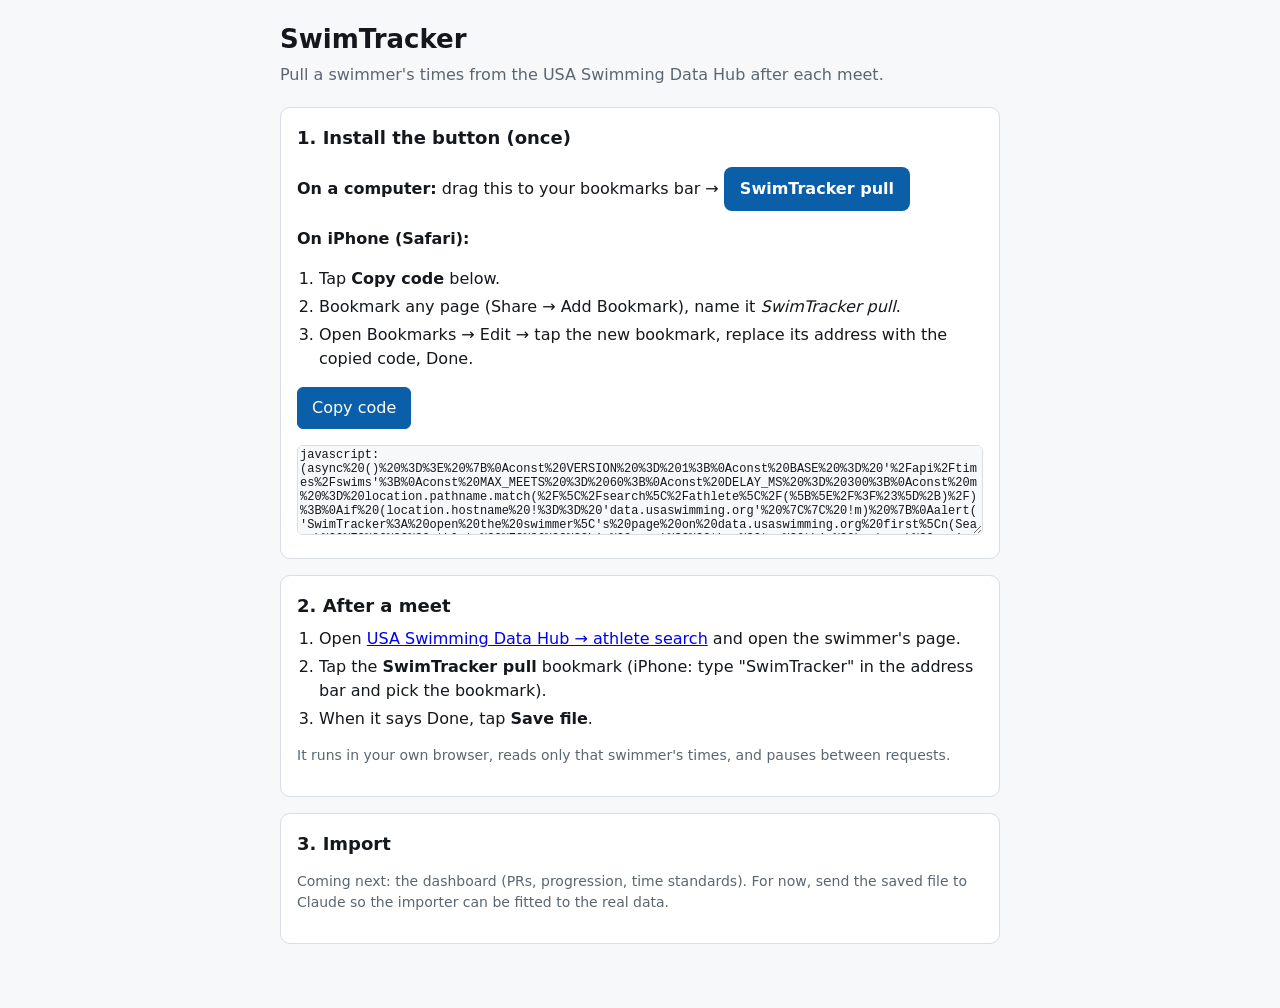
==== index.html @ 53cb5c98 "Add Data Hub pull bookmarklet and install page Bookmarklet runs on a swimmer's Data Hub page in the " ====
<!doctype html>
<html lang="en">
<head>
<meta charset="utf-8">
<meta name="viewport" content="width=device-width, initial-scale=1">
<title>SwimTracker</title>
<style>
  :root { --bg:#f6f8fa; --fg:#14181d; --muted:#5b6670; --card:#fff; --line:#d8dee4; --accent:#0b5ea8; }
  @media (prefers-color-scheme: dark) { :root { --bg:#0f1418; --fg:#e7ecf0; --muted:#97a3ad; --card:#172028; --line:#2a3640; --accent:#5aa9ec; } }
  body { margin:0; background:var(--bg); color:var(--fg); font:16px/1.5 system-ui,-apple-system,sans-serif; }
  main { max-width:720px; margin:0 auto; padding:20px 16px 48px; }
  h1 { margin:0 0 4px; font-size:26px; }
  .sub { color:var(--muted); margin:0 0 20px; }
  section { background:var(--card); border:1px solid var(--line); border-radius:10px; padding:16px; margin:0 0 16px; }
  h2 { margin:0 0 8px; font-size:18px; }
  ol { margin:0; padding-left:22px; } li { margin:4px 0; }
  #bm { display:inline-block; padding:10px 16px; border-radius:8px; background:var(--accent); color:#fff; text-decoration:none; font-weight:600; }
  textarea { width:100%; box-sizing:border-box; min-height:90px; font:12px ui-monospace,monospace; background:var(--bg); color:var(--fg); border:1px solid var(--line); border-radius:6px; }
  button { padding:8px 14px; border-radius:6px; border:1px solid var(--accent); background:var(--accent); color:#fff; font:inherit; }
  code { font-size:90%; }
  .muted { color:var(--muted); font-size:14px; }
</style>
</head>
<body>
<main>
  <h1>SwimTracker</h1>
  <p class="sub">Pull a swimmer's times from the USA Swimming Data Hub after each meet.</p>

  <section>
    <h2>1. Install the button (once)</h2>
    <p><b>On a computer:</b> drag this to your bookmarks bar →
      <a id="bm" href="javascript:(async%20()%20%3D%3E%20%7B%0Aconst%20VERSION%20%3D%201%3B%0Aconst%20BASE%20%3D%20'%2Fapi%2Ftimes%2Fswims'%3B%0Aconst%20MAX_MEETS%20%3D%2060%3B%0Aconst%20DELAY_MS%20%3D%20300%3B%0Aconst%20m%20%3D%20location.pathname.match(%2F%5C%2Fsearch%5C%2Fathlete%5C%2F(%5B%5E%2F%3F%23%5D%2B)%2F)%3B%0Aif%20(location.hostname%20!%3D%3D%20'data.usaswimming.org'%20%7C%7C%20!m)%20%7B%0Aalert('SwimTracker%3A%20open%20the%20swimmer%5C's%20page%20on%20data.usaswimming.org%20first%5Cn(Search%20%E2%86%92%20athlete%20%E2%86%92%20his%20name)%2C%20then%20tap%20this%20bookmark%20again.')%3B%0Areturn%3B%0A%7D%0Aconst%20memberId%20%3D%20decodeURIComponent(m%5B1%5D)%3B%0Aconst%20deviceId%20%3D%20localStorage.getItem('deviceId')%3B%0Aif%20(!deviceId)%20%7B%0Aalert('SwimTracker%3A%20the%20page%20has%20not%20finished%20loading.%20Wait%20a%20moment%20and%20tap%20again.')%3B%0Areturn%3B%0A%7D%0Aconst%20box%20%3D%20document.createElement('div')%3B%0Abox.style.cssText%20%3D%20'position%3Afixed%3Binset%3A12px%3Bz-index%3A2147483647%3Bbackground%3A%23fff%3Bcolor%3A%23111%3B'%20%2B%0A'font%3A14px%20system-ui%2Csans-serif%3Bborder%3A2px%20solid%20%230b5ea8%3Bborder-radius%3A10px%3Bpadding%3A14px%3B'%20%2B%0A'display%3Aflex%3Bflex-direction%3Acolumn%3Bgap%3A10px%3Bbox-shadow%3A0%208px%2030px%20rgba(0%2C0%2C0%2C.35)'%3B%0Abox.innerHTML%20%3D%20'%3Cb%20style%3D%22font-size%3A16px%22%3ESwimTracker%20pull%3C%2Fb%3E%3Cdiv%20id%3D%22st-status%22%3EStarting%E2%80%A6%3C%2Fdiv%3E'%3B%0Adocument.body.appendChild(box)%3B%0Aconst%20status%20%3D%20t%20%3D%3E%20%7B%20box.querySelector('%23st-status').textContent%20%3D%20t%3B%20%7D%3B%0Aconst%20sleep%20%3D%20ms%20%3D%3E%20new%20Promise(r%20%3D%3E%20setTimeout(r%2C%20ms))%3B%0Aconst%20get%20%3D%20async%20path%20%3D%3E%20%7B%0Aconst%20res%20%3D%20await%20fetch(BASE%20%2B%20path%2C%20%7B%20headers%3A%20%7B%20'Device-Id'%3A%20deviceId%2C%20'X-CSRF'%3A%20'1'%20%7D%2C%20credentials%3A%20'include'%20%7D)%3B%0Aif%20(!res.ok)%20throw%20new%20Error(res.status%20%2B%20'%20'%20%2B%20res.statusText%20%2B%20'%20on%20'%20%2B%20path)%3B%0Aconst%20text%20%3D%20await%20res.text()%3B%0Atry%20%7B%20return%20JSON.parse(text)%3B%20%7D%20catch%20%7B%20return%20text%3B%20%7D%0A%7D%3B%0Aconst%20errors%20%3D%20%5B%5D%3B%0Aconst%20tryGet%20%3D%20async%20(label%2C%20path)%20%3D%3E%20%7B%0Astatus('Reading%20'%20%2B%20label%20%2B%20'%E2%80%A6')%3B%0Atry%20%7B%20return%20await%20get(path)%3B%20%7D%20catch%20(e)%20%7B%20errors.push(label%20%2B%20'%3A%20'%20%2B%20e.message)%3B%20return%20null%3B%20%7D%0A%7D%3B%0Aconst%20out%20%3D%20%7B%20kind%3A%20'swimtracker-pull'%2C%20version%3A%20VERSION%2C%20source%3A%20'data.usaswimming.org'%2C%0ApulledAt%3A%20new%20Date().toISOString()%2C%20memberId%2C%20pageUrl%3A%20location.href%20%7D%3B%0Aout.member%20%3D%20await%20tryGet('swimmer'%2C%20'%2FTimesSearch%2FGetMember%2F'%20%2B%20encodeURIComponent(memberId))%3B%0Aout.bestTimes%20%3D%20await%20tryGet('best%20times'%2C%20'%2FTimesSearch%2FGetBestTimesForMember%2F'%20%2B%20encodeURIComponent(memberId))%3B%0Aout.meets%20%3D%20await%20tryGet('meets'%2C%20'%2FTimesSearch%2FGetSwimmerMeets%2F'%20%2B%20encodeURIComponent(memberId))%3B%0Aconst%20list%20%3D%20Array.isArray(out.meets)%20%3F%20out.meets%0A%3A%20(out.meets%20%26%26%20typeof%20out.meets%20%3D%3D%3D%20'object'%20%26%26%20Object.values(out.meets).find(Array.isArray))%20%7C%7C%20%5B%5D%3B%0Aconst%20meetIdOf%20%3D%20it%20%3D%3E%20%7B%0Aif%20(!it%20%7C%7C%20typeof%20it%20!%3D%3D%20'object')%20return%20null%3B%0Aconst%20k%20%3D%20Object.keys(it).find(k%20%3D%3E%20%2F%5Emeet_%3Fid%24%2Fi.test(k))%20%7C%7C%20Object.keys(it).find(k%20%3D%3E%20%2Fmeet.*id%24%2Fi.test(k))%3B%0Areturn%20k%20%3F%20it%5Bk%5D%20%3A%20null%3B%0A%7D%3B%0Aconst%20ids%20%3D%20%5B...new%20Set(list.map(meetIdOf).filter(v%20%3D%3E%20v%20!%3D%3D%20null%20%26%26%20v%20!%3D%3D%20undefined))%5D.slice(0%2C%20MAX_MEETS)%3B%0Aout.meetTimes%20%3D%20%7B%7D%3B%0Afor%20(let%20i%20%3D%200%3B%20i%20%3C%20ids.length%3B%20i%2B%2B)%20%7B%0Aawait%20sleep(DELAY_MS)%3B%0Aout.meetTimes%5Bids%5Bi%5D%5D%20%3D%20await%20tryGet('meet%20'%20%2B%20(i%20%2B%201)%20%2B%20'%20of%20'%20%2B%20ids.length%2C%0A'%2FTimesSearch%2FGetSwimmerMeetTimes%2F'%20%2B%20encodeURIComponent(memberId)%20%2B%20'%2F'%20%2B%20encodeURIComponent(ids%5Bi%5D))%3B%0A%7D%0Aif%20(list.length%20%26%26%20!ids.length)%20errors.push('meets%3A%20could%20not%20find%20a%20meet%20id%20field%20in%20'%20%2B%20JSON.stringify(Object.keys(list%5B0%5D%20%7C%7C%20%7B%7D)))%3B%0Aout.errors%20%3D%20errors%3B%0Aconst%20json%20%3D%20JSON.stringify(out%2C%20null%2C%201)%3B%0Aconst%20name%20%3D%20'swimtracker-'%20%2B%20memberId.replace(%2F%5B%5EA-Za-z0-9_-%5D%2Fg%2C%20'')%20%2B%20'-'%20%2B%20out.pulledAt.slice(0%2C%2010)%20%2B%20'.json'%3B%0Astatus((errors.length%20%3F%20'Done%20with%20'%20%2B%20errors.length%20%2B%20'%20problem(s).%20'%20%3A%20'Done.%20')%20%2B%0Aids.length%20%2B%20'%20meet(s)%2C%20'%20%2B%20(json.length%20%2F%201024).toFixed(0)%20%2B%20'%20KB.%20Save%20the%20file%2C%20then%20import%20it%20into%20SwimTracker.')%3B%0Aconst%20row%20%3D%20document.createElement('div')%3B%0Arow.style.cssText%20%3D%20'display%3Aflex%3Bgap%3A8px%3Bflex-wrap%3Awrap'%3B%0Aconst%20btn%20%3D%20(label%2C%20fn)%20%3D%3E%20%7B%0Aconst%20b%20%3D%20document.createElement('button')%3B%0Ab.textContent%20%3D%20label%3B%0Ab.style.cssText%20%3D%20'padding%3A8px%2012px%3Bborder-radius%3A6px%3Bborder%3A1px%20solid%20%230b5ea8%3Bbackground%3A%230b5ea8%3Bcolor%3A%23fff%3Bfont%3Ainherit'%3B%0Ab.onclick%20%3D%20fn%3B%20row.appendChild(b)%3B%20return%20b%3B%0A%7D%3B%0Abtn('Save%20file'%2C%20()%20%3D%3E%20%7B%0Aconst%20a%20%3D%20document.createElement('a')%3B%0Aa.href%20%3D%20URL.createObjectURL(new%20Blob(%5Bjson%5D%2C%20%7B%20type%3A%20'application%2Fjson'%20%7D))%3B%0Aa.download%20%3D%20name%3B%20document.body.appendChild(a)%3B%20a.click()%3B%20a.remove()%3B%0A%7D)%3B%0Aconst%20copyBtn%20%3D%20btn('Copy'%2C%20async%20()%20%3D%3E%20%7B%0Atry%20%7B%20await%20navigator.clipboard.writeText(json)%3B%20copyBtn.textContent%20%3D%20'Copied'%3B%20%7D%0Acatch%20%7B%20ta.select()%3B%20document.execCommand('copy')%3B%20copyBtn.textContent%20%3D%20'Copied'%3B%20%7D%0A%7D)%3B%0Abtn('Close'%2C%20()%20%3D%3E%20box.remove())%3B%0Abox.appendChild(row)%3B%0Aif%20(errors.length)%20%7B%0Aconst%20e%20%3D%20document.createElement('pre')%3B%0Ae.style.cssText%20%3D%20'margin%3A0%3Bcolor%3A%23a00%3Bwhite-space%3Apre-wrap%3Bfont-size%3A12px'%3B%0Ae.textContent%20%3D%20errors.join('%5Cn')%3B%20box.appendChild(e)%3B%0A%7D%0Aconst%20ta%20%3D%20document.createElement('textarea')%3B%0Ata.value%20%3D%20json%3B%20ta.readOnly%20%3D%20true%3B%0Ata.style.cssText%20%3D%20'flex%3A1%3Bmin-height%3A120px%3Bfont%3A11px%20ui-monospace%2Cmonospace'%3B%0Abox.appendChild(ta)%3B%0A%7D)()%3B">SwimTracker pull</a></p>
    <p><b>On iPhone (Safari):</b></p>
    <ol>
      <li>Tap <b>Copy code</b> below.</li>
      <li>Bookmark any page (Share → Add Bookmark), name it <i>SwimTracker pull</i>.</li>
      <li>Open Bookmarks → Edit → tap the new bookmark, replace its address with the copied code, Done.</li>
    </ol>
    <p><button id="copy">Copy code</button> <span id="copied" class="muted"></span></p>
    <textarea id="bmcode" readonly>javascript:(async%20()%20%3D%3E%20%7B%0Aconst%20VERSION%20%3D%201%3B%0Aconst%20BASE%20%3D%20'%2Fapi%2Ftimes%2Fswims'%3B%0Aconst%20MAX_MEETS%20%3D%2060%3B%0Aconst%20DELAY_MS%20%3D%20300%3B%0Aconst%20m%20%3D%20location.pathname.match(%2F%5C%2Fsearch%5C%2Fathlete%5C%2F(%5B%5E%2F%3F%23%5D%2B)%2F)%3B%0Aif%20(location.hostname%20!%3D%3D%20'data.usaswimming.org'%20%7C%7C%20!m)%20%7B%0Aalert('SwimTracker%3A%20open%20the%20swimmer%5C's%20page%20on%20data.usaswimming.org%20first%5Cn(Search%20%E2%86%92%20athlete%20%E2%86%92%20his%20name)%2C%20then%20tap%20this%20bookmark%20again.')%3B%0Areturn%3B%0A%7D%0Aconst%20memberId%20%3D%20decodeURIComponent(m%5B1%5D)%3B%0Aconst%20deviceId%20%3D%20localStorage.getItem('deviceId')%3B%0Aif%20(!deviceId)%20%7B%0Aalert('SwimTracker%3A%20the%20page%20has%20not%20finished%20loading.%20Wait%20a%20moment%20and%20tap%20again.')%3B%0Areturn%3B%0A%7D%0Aconst%20box%20%3D%20document.createElement('div')%3B%0Abox.style.cssText%20%3D%20'position%3Afixed%3Binset%3A12px%3Bz-index%3A2147483647%3Bbackground%3A%23fff%3Bcolor%3A%23111%3B'%20%2B%0A'font%3A14px%20system-ui%2Csans-serif%3Bborder%3A2px%20solid%20%230b5ea8%3Bborder-radius%3A10px%3Bpadding%3A14px%3B'%20%2B%0A'display%3Aflex%3Bflex-direction%3Acolumn%3Bgap%3A10px%3Bbox-shadow%3A0%208px%2030px%20rgba(0%2C0%2C0%2C.35)'%3B%0Abox.innerHTML%20%3D%20'%3Cb%20style%3D%22font-size%3A16px%22%3ESwimTracker%20pull%3C%2Fb%3E%3Cdiv%20id%3D%22st-status%22%3EStarting%E2%80%A6%3C%2Fdiv%3E'%3B%0Adocument.body.appendChild(box)%3B%0Aconst%20status%20%3D%20t%20%3D%3E%20%7B%20box.querySelector('%23st-status').textContent%20%3D%20t%3B%20%7D%3B%0Aconst%20sleep%20%3D%20ms%20%3D%3E%20new%20Promise(r%20%3D%3E%20setTimeout(r%2C%20ms))%3B%0Aconst%20get%20%3D%20async%20path%20%3D%3E%20%7B%0Aconst%20res%20%3D%20await%20fetch(BASE%20%2B%20path%2C%20%7B%20headers%3A%20%7B%20'Device-Id'%3A%20deviceId%2C%20'X-CSRF'%3A%20'1'%20%7D%2C%20credentials%3A%20'include'%20%7D)%3B%0Aif%20(!res.ok)%20throw%20new%20Error(res.status%20%2B%20'%20'%20%2B%20res.statusText%20%2B%20'%20on%20'%20%2B%20path)%3B%0Aconst%20text%20%3D%20await%20res.text()%3B%0Atry%20%7B%20return%20JSON.parse(text)%3B%20%7D%20catch%20%7B%20return%20text%3B%20%7D%0A%7D%3B%0Aconst%20errors%20%3D%20%5B%5D%3B%0Aconst%20tryGet%20%3D%20async%20(label%2C%20path)%20%3D%3E%20%7B%0Astatus('Reading%20'%20%2B%20label%20%2B%20'%E2%80%A6')%3B%0Atry%20%7B%20return%20await%20get(path)%3B%20%7D%20catch%20(e)%20%7B%20errors.push(label%20%2B%20'%3A%20'%20%2B%20e.message)%3B%20return%20null%3B%20%7D%0A%7D%3B%0Aconst%20out%20%3D%20%7B%20kind%3A%20'swimtracker-pull'%2C%20version%3A%20VERSION%2C%20source%3A%20'data.usaswimming.org'%2C%0ApulledAt%3A%20new%20Date().toISOString()%2C%20memberId%2C%20pageUrl%3A%20location.href%20%7D%3B%0Aout.member%20%3D%20await%20tryGet('swimmer'%2C%20'%2FTimesSearch%2FGetMember%2F'%20%2B%20encodeURIComponent(memberId))%3B%0Aout.bestTimes%20%3D%20await%20tryGet('best%20times'%2C%20'%2FTimesSearch%2FGetBestTimesForMember%2F'%20%2B%20encodeURIComponent(memberId))%3B%0Aout.meets%20%3D%20await%20tryGet('meets'%2C%20'%2FTimesSearch%2FGetSwimmerMeets%2F'%20%2B%20encodeURIComponent(memberId))%3B%0Aconst%20list%20%3D%20Array.isArray(out.meets)%20%3F%20out.meets%0A%3A%20(out.meets%20%26%26%20typeof%20out.meets%20%3D%3D%3D%20'object'%20%26%26%20Object.values(out.meets).find(Array.isArray))%20%7C%7C%20%5B%5D%3B%0Aconst%20meetIdOf%20%3D%20it%20%3D%3E%20%7B%0Aif%20(!it%20%7C%7C%20typeof%20it%20!%3D%3D%20'object')%20return%20null%3B%0Aconst%20k%20%3D%20Object.keys(it).find(k%20%3D%3E%20%2F%5Emeet_%3Fid%24%2Fi.test(k))%20%7C%7C%20Object.keys(it).find(k%20%3D%3E%20%2Fmeet.*id%24%2Fi.test(k))%3B%0Areturn%20k%20%3F%20it%5Bk%5D%20%3A%20null%3B%0A%7D%3B%0Aconst%20ids%20%3D%20%5B...new%20Set(list.map(meetIdOf).filter(v%20%3D%3E%20v%20!%3D%3D%20null%20%26%26%20v%20!%3D%3D%20undefined))%5D.slice(0%2C%20MAX_MEETS)%3B%0Aout.meetTimes%20%3D%20%7B%7D%3B%0Afor%20(let%20i%20%3D%200%3B%20i%20%3C%20ids.length%3B%20i%2B%2B)%20%7B%0Aawait%20sleep(DELAY_MS)%3B%0Aout.meetTimes%5Bids%5Bi%5D%5D%20%3D%20await%20tryGet('meet%20'%20%2B%20(i%20%2B%201)%20%2B%20'%20of%20'%20%2B%20ids.length%2C%0A'%2FTimesSearch%2FGetSwimmerMeetTimes%2F'%20%2B%20encodeURIComponent(memberId)%20%2B%20'%2F'%20%2B%20encodeURIComponent(ids%5Bi%5D))%3B%0A%7D%0Aif%20(list.length%20%26%26%20!ids.length)%20errors.push('meets%3A%20could%20not%20find%20a%20meet%20id%20field%20in%20'%20%2B%20JSON.stringify(Object.keys(list%5B0%5D%20%7C%7C%20%7B%7D)))%3B%0Aout.errors%20%3D%20errors%3B%0Aconst%20json%20%3D%20JSON.stringify(out%2C%20null%2C%201)%3B%0Aconst%20name%20%3D%20'swimtracker-'%20%2B%20memberId.replace(%2F%5B%5EA-Za-z0-9_-%5D%2Fg%2C%20'')%20%2B%20'-'%20%2B%20out.pulledAt.slice(0%2C%2010)%20%2B%20'.json'%3B%0Astatus((errors.length%20%3F%20'Done%20with%20'%20%2B%20errors.length%20%2B%20'%20problem(s).%20'%20%3A%20'Done.%20')%20%2B%0Aids.length%20%2B%20'%20meet(s)%2C%20'%20%2B%20(json.length%20%2F%201024).toFixed(0)%20%2B%20'%20KB.%20Save%20the%20file%2C%20then%20import%20it%20into%20SwimTracker.')%3B%0Aconst%20row%20%3D%20document.createElement('div')%3B%0Arow.style.cssText%20%3D%20'display%3Aflex%3Bgap%3A8px%3Bflex-wrap%3Awrap'%3B%0Aconst%20btn%20%3D%20(label%2C%20fn)%20%3D%3E%20%7B%0Aconst%20b%20%3D%20document.createElement('button')%3B%0Ab.textContent%20%3D%20label%3B%0Ab.style.cssText%20%3D%20'padding%3A8px%2012px%3Bborder-radius%3A6px%3Bborder%3A1px%20solid%20%230b5ea8%3Bbackground%3A%230b5ea8%3Bcolor%3A%23fff%3Bfont%3Ainherit'%3B%0Ab.onclick%20%3D%20fn%3B%20row.appendChild(b)%3B%20return%20b%3B%0A%7D%3B%0Abtn('Save%20file'%2C%20()%20%3D%3E%20%7B%0Aconst%20a%20%3D%20document.createElement('a')%3B%0Aa.href%20%3D%20URL.createObjectURL(new%20Blob(%5Bjson%5D%2C%20%7B%20type%3A%20'application%2Fjson'%20%7D))%3B%0Aa.download%20%3D%20name%3B%20document.body.appendChild(a)%3B%20a.click()%3B%20a.remove()%3B%0A%7D)%3B%0Aconst%20copyBtn%20%3D%20btn('Copy'%2C%20async%20()%20%3D%3E%20%7B%0Atry%20%7B%20await%20navigator.clipboard.writeText(json)%3B%20copyBtn.textContent%20%3D%20'Copied'%3B%20%7D%0Acatch%20%7B%20ta.select()%3B%20document.execCommand('copy')%3B%20copyBtn.textContent%20%3D%20'Copied'%3B%20%7D%0A%7D)%3B%0Abtn('Close'%2C%20()%20%3D%3E%20box.remove())%3B%0Abox.appendChild(row)%3B%0Aif%20(errors.length)%20%7B%0Aconst%20e%20%3D%20document.createElement('pre')%3B%0Ae.style.cssText%20%3D%20'margin%3A0%3Bcolor%3A%23a00%3Bwhite-space%3Apre-wrap%3Bfont-size%3A12px'%3B%0Ae.textContent%20%3D%20errors.join('%5Cn')%3B%20box.appendChild(e)%3B%0A%7D%0Aconst%20ta%20%3D%20document.createElement('textarea')%3B%0Ata.value%20%3D%20json%3B%20ta.readOnly%20%3D%20true%3B%0Ata.style.cssText%20%3D%20'flex%3A1%3Bmin-height%3A120px%3Bfont%3A11px%20ui-monospace%2Cmonospace'%3B%0Abox.appendChild(ta)%3B%0A%7D)()%3B</textarea>
  </section>

  <section>
    <h2>2. After a meet</h2>
    <ol>
      <li>Open <a href="https://data.usaswimming.org/datahub/usas/individualsearch">USA Swimming Data Hub → athlete search</a> and open the swimmer's page.</li>
      <li>Tap the <b>SwimTracker pull</b> bookmark (iPhone: type "SwimTracker" in the address bar and pick the bookmark).</li>
      <li>When it says Done, tap <b>Save file</b>.</li>
    </ol>
    <p class="muted">It runs in your own browser, reads only that swimmer's times, and pauses between requests.</p>
  </section>

  <section>
    <h2>3. Import</h2>
    <p class="muted">Coming next: the dashboard (PRs, progression, time standards). For now, send the saved file to Claude so the importer can be fitted to the real data.</p>
  </section>
</main>
<script>
  document.getElementById('copy').onclick = async () => {
    const ta = document.getElementById('bmcode');
    try { await navigator.clipboard.writeText(ta.value); } catch { ta.select(); document.execCommand('copy'); }
    document.getElementById('copied').textContent = 'Copied';
  };
</script>
</body>
</html>
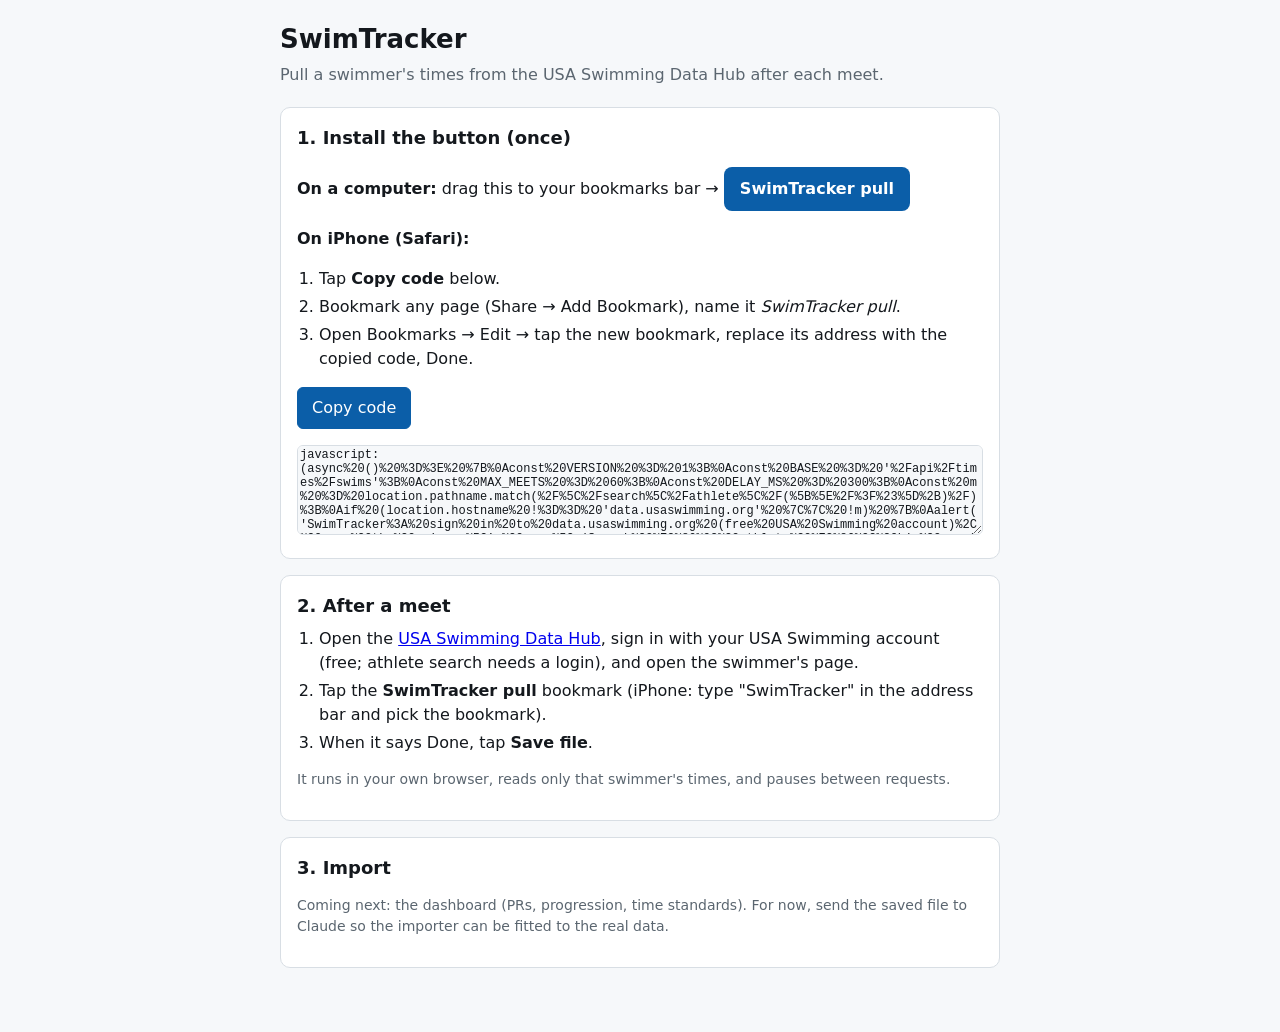
==== commit c4f3d29d: "Note that Data Hub athlete search needs a USA Swimming login Co-Authored-By: Claude Opus 5.5 <norepl" ====
--- a/index.html
+++ b/index.html
@@ -29,7 +29,7 @@
   <section>
     <h2>1. Install the button (once)</h2>
     <p><b>On a computer:</b> drag this to your bookmarks bar →
-      <a id="bm" href="javascript:(async%20()%20%3D%3E%20%7B%0Aconst%20VERSION%20%3D%201%3B%0Aconst%20BASE%20%3D%20'%2Fapi%2Ftimes%2Fswims'%3B%0Aconst%20MAX_MEETS%20%3D%2060%3B%0Aconst%20DELAY_MS%20%3D%20300%3B%0Aconst%20m%20%3D%20location.pathname.match(%2F%5C%2Fsearch%5C%2Fathlete%5C%2F(%5B%5E%2F%3F%23%5D%2B)%2F)%3B%0Aif%20(location.hostname%20!%3D%3D%20'data.usaswimming.org'%20%7C%7C%20!m)%20%7B%0Aalert('SwimTracker%3A%20open%20the%20swimmer%5C's%20page%20on%20data.usaswimming.org%20first%5Cn(Search%20%E2%86%92%20athlete%20%E2%86%92%20his%20name)%2C%20then%20tap%20this%20bookmark%20again.')%3B%0Areturn%3B%0A%7D%0Aconst%20memberId%20%3D%20decodeURIComponent(m%5B1%5D)%3B%0Aconst%20deviceId%20%3D%20localStorage.getItem('deviceId')%3B%0Aif%20(!deviceId)%20%7B%0Aalert('SwimTracker%3A%20the%20page%20has%20not%20finished%20loading.%20Wait%20a%20moment%20and%20tap%20again.')%3B%0Areturn%3B%0A%7D%0Aconst%20box%20%3D%20document.createElement('div')%3B%0Abox.style.cssText%20%3D%20'position%3Afixed%3Binset%3A12px%3Bz-index%3A2147483647%3Bbackground%3A%23fff%3Bcolor%3A%23111%3B'%20%2B%0A'font%3A14px%20system-ui%2Csans-serif%3Bborder%3A2px%20solid%20%230b5ea8%3Bborder-radius%3A10px%3Bpadding%3A14px%3B'%20%2B%0A'display%3Aflex%3Bflex-direction%3Acolumn%3Bgap%3A10px%3Bbox-shadow%3A0%208px%2030px%20rgba(0%2C0%2C0%2C.35)'%3B%0Abox.innerHTML%20%3D%20'%3Cb%20style%3D%22font-size%3A16px%22%3ESwimTracker%20pull%3C%2Fb%3E%3Cdiv%20id%3D%22st-status%22%3EStarting%E2%80%A6%3C%2Fdiv%3E'%3B%0Adocument.body.appendChild(box)%3B%0Aconst%20status%20%3D%20t%20%3D%3E%20%7B%20box.querySelector('%23st-status').textContent%20%3D%20t%3B%20%7D%3B%0Aconst%20sleep%20%3D%20ms%20%3D%3E%20new%20Promise(r%20%3D%3E%20setTimeout(r%2C%20ms))%3B%0Aconst%20get%20%3D%20async%20path%20%3D%3E%20%7B%0Aconst%20res%20%3D%20await%20fetch(BASE%20%2B%20path%2C%20%7B%20headers%3A%20%7B%20'Device-Id'%3A%20deviceId%2C%20'X-CSRF'%3A%20'1'%20%7D%2C%20credentials%3A%20'include'%20%7D)%3B%0Aif%20(!res.ok)%20throw%20new%20Error(res.status%20%2B%20'%20'%20%2B%20res.statusText%20%2B%20'%20on%20'%20%2B%20path)%3B%0Aconst%20text%20%3D%20await%20res.text()%3B%0Atry%20%7B%20return%20JSON.parse(text)%3B%20%7D%20catch%20%7B%20return%20text%3B%20%7D%0A%7D%3B%0Aconst%20errors%20%3D%20%5B%5D%3B%0Aconst%20tryGet%20%3D%20async%20(label%2C%20path)%20%3D%3E%20%7B%0Astatus('Reading%20'%20%2B%20label%20%2B%20'%E2%80%A6')%3B%0Atry%20%7B%20return%20await%20get(path)%3B%20%7D%20catch%20(e)%20%7B%20errors.push(label%20%2B%20'%3A%20'%20%2B%20e.message)%3B%20return%20null%3B%20%7D%0A%7D%3B%0Aconst%20out%20%3D%20%7B%20kind%3A%20'swimtracker-pull'%2C%20version%3A%20VERSION%2C%20source%3A%20'data.usaswimming.org'%2C%0ApulledAt%3A%20new%20Date().toISOString()%2C%20memberId%2C%20pageUrl%3A%20location.href%20%7D%3B%0Aout.member%20%3D%20await%20tryGet('swimmer'%2C%20'%2FTimesSearch%2FGetMember%2F'%20%2B%20encodeURIComponent(memberId))%3B%0Aout.bestTimes%20%3D%20await%20tryGet('best%20times'%2C%20'%2FTimesSearch%2FGetBestTimesForMember%2F'%20%2B%20encodeURIComponent(memberId))%3B%0Aout.meets%20%3D%20await%20tryGet('meets'%2C%20'%2FTimesSearch%2FGetSwimmerMeets%2F'%20%2B%20encodeURIComponent(memberId))%3B%0Aconst%20list%20%3D%20Array.isArray(out.meets)%20%3F%20out.meets%0A%3A%20(out.meets%20%26%26%20typeof%20out.meets%20%3D%3D%3D%20'object'%20%26%26%20Object.values(out.meets).find(Array.isArray))%20%7C%7C%20%5B%5D%3B%0Aconst%20meetIdOf%20%3D%20it%20%3D%3E%20%7B%0Aif%20(!it%20%7C%7C%20typeof%20it%20!%3D%3D%20'object')%20return%20null%3B%0Aconst%20k%20%3D%20Object.keys(it).find(k%20%3D%3E%20%2F%5Emeet_%3Fid%24%2Fi.test(k))%20%7C%7C%20Object.keys(it).find(k%20%3D%3E%20%2Fmeet.*id%24%2Fi.test(k))%3B%0Areturn%20k%20%3F%20it%5Bk%5D%20%3A%20null%3B%0A%7D%3B%0Aconst%20ids%20%3D%20%5B...new%20Set(list.map(meetIdOf).filter(v%20%3D%3E%20v%20!%3D%3D%20null%20%26%26%20v%20!%3D%3D%20undefined))%5D.slice(0%2C%20MAX_MEETS)%3B%0Aout.meetTimes%20%3D%20%7B%7D%3B%0Afor%20(let%20i%20%3D%200%3B%20i%20%3C%20ids.length%3B%20i%2B%2B)%20%7B%0Aawait%20sleep(DELAY_MS)%3B%0Aout.meetTimes%5Bids%5Bi%5D%5D%20%3D%20await%20tryGet('meet%20'%20%2B%20(i%20%2B%201)%20%2B%20'%20of%20'%20%2B%20ids.length%2C%0A'%2FTimesSearch%2FGetSwimmerMeetTimes%2F'%20%2B%20encodeURIComponent(memberId)%20%2B%20'%2F'%20%2B%20encodeURIComponent(ids%5Bi%5D))%3B%0A%7D%0Aif%20(list.length%20%26%26%20!ids.length)%20errors.push('meets%3A%20could%20not%20find%20a%20meet%20id%20field%20in%20'%20%2B%20JSON.stringify(Object.keys(list%5B0%5D%20%7C%7C%20%7B%7D)))%3B%0Aout.errors%20%3D%20errors%3B%0Aconst%20json%20%3D%20JSON.stringify(out%2C%20null%2C%201)%3B%0Aconst%20name%20%3D%20'swimtracker-'%20%2B%20memberId.replace(%2F%5B%5EA-Za-z0-9_-%5D%2Fg%2C%20'')%20%2B%20'-'%20%2B%20out.pulledAt.slice(0%2C%2010)%20%2B%20'.json'%3B%0Astatus((errors.length%20%3F%20'Done%20with%20'%20%2B%20errors.length%20%2B%20'%20problem(s).%20'%20%3A%20'Done.%20')%20%2B%0Aids.length%20%2B%20'%20meet(s)%2C%20'%20%2B%20(json.length%20%2F%201024).toFixed(0)%20%2B%20'%20KB.%20Save%20the%20file%2C%20then%20import%20it%20into%20SwimTracker.')%3B%0Aconst%20row%20%3D%20document.createElement('div')%3B%0Arow.style.cssText%20%3D%20'display%3Aflex%3Bgap%3A8px%3Bflex-wrap%3Awrap'%3B%0Aconst%20btn%20%3D%20(label%2C%20fn)%20%3D%3E%20%7B%0Aconst%20b%20%3D%20document.createElement('button')%3B%0Ab.textContent%20%3D%20label%3B%0Ab.style.cssText%20%3D%20'padding%3A8px%2012px%3Bborder-radius%3A6px%3Bborder%3A1px%20solid%20%230b5ea8%3Bbackground%3A%230b5ea8%3Bcolor%3A%23fff%3Bfont%3Ainherit'%3B%0Ab.onclick%20%3D%20fn%3B%20row.appendChild(b)%3B%20return%20b%3B%0A%7D%3B%0Abtn('Save%20file'%2C%20()%20%3D%3E%20%7B%0Aconst%20a%20%3D%20document.createElement('a')%3B%0Aa.href%20%3D%20URL.createObjectURL(new%20Blob(%5Bjson%5D%2C%20%7B%20type%3A%20'application%2Fjson'%20%7D))%3B%0Aa.download%20%3D%20name%3B%20document.body.appendChild(a)%3B%20a.click()%3B%20a.remove()%3B%0A%7D)%3B%0Aconst%20copyBtn%20%3D%20btn('Copy'%2C%20async%20()%20%3D%3E%20%7B%0Atry%20%7B%20await%20navigator.clipboard.writeText(json)%3B%20copyBtn.textContent%20%3D%20'Copied'%3B%20%7D%0Acatch%20%7B%20ta.select()%3B%20document.execCommand('copy')%3B%20copyBtn.textContent%20%3D%20'Copied'%3B%20%7D%0A%7D)%3B%0Abtn('Close'%2C%20()%20%3D%3E%20box.remove())%3B%0Abox.appendChild(row)%3B%0Aif%20(errors.length)%20%7B%0Aconst%20e%20%3D%20document.createElement('pre')%3B%0Ae.style.cssText%20%3D%20'margin%3A0%3Bcolor%3A%23a00%3Bwhite-space%3Apre-wrap%3Bfont-size%3A12px'%3B%0Ae.textContent%20%3D%20errors.join('%5Cn')%3B%20box.appendChild(e)%3B%0A%7D%0Aconst%20ta%20%3D%20document.createElement('textarea')%3B%0Ata.value%20%3D%20json%3B%20ta.readOnly%20%3D%20true%3B%0Ata.style.cssText%20%3D%20'flex%3A1%3Bmin-height%3A120px%3Bfont%3A11px%20ui-monospace%2Cmonospace'%3B%0Abox.appendChild(ta)%3B%0A%7D)()%3B">SwimTracker pull</a></p>
+      <a id="bm" href="javascript:(async%20()%20%3D%3E%20%7B%0Aconst%20VERSION%20%3D%201%3B%0Aconst%20BASE%20%3D%20'%2Fapi%2Ftimes%2Fswims'%3B%0Aconst%20MAX_MEETS%20%3D%2060%3B%0Aconst%20DELAY_MS%20%3D%20300%3B%0Aconst%20m%20%3D%20location.pathname.match(%2F%5C%2Fsearch%5C%2Fathlete%5C%2F(%5B%5E%2F%3F%23%5D%2B)%2F)%3B%0Aif%20(location.hostname%20!%3D%3D%20'data.usaswimming.org'%20%7C%7C%20!m)%20%7B%0Aalert('SwimTracker%3A%20sign%20in%20to%20data.usaswimming.org%20(free%20USA%20Swimming%20account)%2C%20open%20the%20swimmer%5C's%20page%5Cn(Search%20%E2%86%92%20athlete%20%E2%86%92%20his%20name)%2C%20then%20tap%20this%20bookmark%20again.')%3B%0Areturn%3B%0A%7D%0Aconst%20memberId%20%3D%20decodeURIComponent(m%5B1%5D)%3B%0Aconst%20deviceId%20%3D%20localStorage.getItem('deviceId')%3B%0Aif%20(!deviceId)%20%7B%0Aalert('SwimTracker%3A%20the%20page%20has%20not%20finished%20loading.%20Wait%20a%20moment%20and%20tap%20again.')%3B%0Areturn%3B%0A%7D%0Aconst%20box%20%3D%20document.createElement('div')%3B%0Abox.style.cssText%20%3D%20'position%3Afixed%3Binset%3A12px%3Bz-index%3A2147483647%3Bbackground%3A%23fff%3Bcolor%3A%23111%3B'%20%2B%0A'font%3A14px%20system-ui%2Csans-serif%3Bborder%3A2px%20solid%20%230b5ea8%3Bborder-radius%3A10px%3Bpadding%3A14px%3B'%20%2B%0A'display%3Aflex%3Bflex-direction%3Acolumn%3Bgap%3A10px%3Bbox-shadow%3A0%208px%2030px%20rgba(0%2C0%2C0%2C.35)'%3B%0Abox.innerHTML%20%3D%20'%3Cb%20style%3D%22font-size%3A16px%22%3ESwimTracker%20pull%3C%2Fb%3E%3Cdiv%20id%3D%22st-status%22%3EStarting%E2%80%A6%3C%2Fdiv%3E'%3B%0Adocument.body.appendChild(box)%3B%0Aconst%20status%20%3D%20t%20%3D%3E%20%7B%20box.querySelector('%23st-status').textContent%20%3D%20t%3B%20%7D%3B%0Aconst%20sleep%20%3D%20ms%20%3D%3E%20new%20Promise(r%20%3D%3E%20setTimeout(r%2C%20ms))%3B%0Aconst%20get%20%3D%20async%20path%20%3D%3E%20%7B%0Aconst%20res%20%3D%20await%20fetch(BASE%20%2B%20path%2C%20%7B%20headers%3A%20%7B%20'Device-Id'%3A%20deviceId%2C%20'X-CSRF'%3A%20'1'%20%7D%2C%20credentials%3A%20'include'%20%7D)%3B%0Aif%20(!res.ok)%20throw%20new%20Error(res.status%20%2B%20'%20'%20%2B%20res.statusText%20%2B%20'%20on%20'%20%2B%20path)%3B%0Aconst%20text%20%3D%20await%20res.text()%3B%0Atry%20%7B%20return%20JSON.parse(text)%3B%20%7D%20catch%20%7B%20return%20text%3B%20%7D%0A%7D%3B%0Aconst%20errors%20%3D%20%5B%5D%3B%0Aconst%20tryGet%20%3D%20async%20(label%2C%20path)%20%3D%3E%20%7B%0Astatus('Reading%20'%20%2B%20label%20%2B%20'%E2%80%A6')%3B%0Atry%20%7B%20return%20await%20get(path)%3B%20%7D%20catch%20(e)%20%7B%20errors.push(label%20%2B%20'%3A%20'%20%2B%20e.message)%3B%20return%20null%3B%20%7D%0A%7D%3B%0Aconst%20out%20%3D%20%7B%20kind%3A%20'swimtracker-pull'%2C%20version%3A%20VERSION%2C%20source%3A%20'data.usaswimming.org'%2C%0ApulledAt%3A%20new%20Date().toISOString()%2C%20memberId%2C%20pageUrl%3A%20location.href%20%7D%3B%0Aout.member%20%3D%20await%20tryGet('swimmer'%2C%20'%2FTimesSearch%2FGetMember%2F'%20%2B%20encodeURIComponent(memberId))%3B%0Aout.bestTimes%20%3D%20await%20tryGet('best%20times'%2C%20'%2FTimesSearch%2FGetBestTimesForMember%2F'%20%2B%20encodeURIComponent(memberId))%3B%0Aout.meets%20%3D%20await%20tryGet('meets'%2C%20'%2FTimesSearch%2FGetSwimmerMeets%2F'%20%2B%20encodeURIComponent(memberId))%3B%0Aconst%20list%20%3D%20Array.isArray(out.meets)%20%3F%20out.meets%0A%3A%20(out.meets%20%26%26%20typeof%20out.meets%20%3D%3D%3D%20'object'%20%26%26%20Object.values(out.meets).find(Array.isArray))%20%7C%7C%20%5B%5D%3B%0Aconst%20meetIdOf%20%3D%20it%20%3D%3E%20%7B%0Aif%20(!it%20%7C%7C%20typeof%20it%20!%3D%3D%20'object')%20return%20null%3B%0Aconst%20k%20%3D%20Object.keys(it).find(k%20%3D%3E%20%2F%5Emeet_%3Fid%24%2Fi.test(k))%20%7C%7C%20Object.keys(it).find(k%20%3D%3E%20%2Fmeet.*id%24%2Fi.test(k))%3B%0Areturn%20k%20%3F%20it%5Bk%5D%20%3A%20null%3B%0A%7D%3B%0Aconst%20ids%20%3D%20%5B...new%20Set(list.map(meetIdOf).filter(v%20%3D%3E%20v%20!%3D%3D%20null%20%26%26%20v%20!%3D%3D%20undefined))%5D.slice(0%2C%20MAX_MEETS)%3B%0Aout.meetTimes%20%3D%20%7B%7D%3B%0Afor%20(let%20i%20%3D%200%3B%20i%20%3C%20ids.length%3B%20i%2B%2B)%20%7B%0Aawait%20sleep(DELAY_MS)%3B%0Aout.meetTimes%5Bids%5Bi%5D%5D%20%3D%20await%20tryGet('meet%20'%20%2B%20(i%20%2B%201)%20%2B%20'%20of%20'%20%2B%20ids.length%2C%0A'%2FTimesSearch%2FGetSwimmerMeetTimes%2F'%20%2B%20encodeURIComponent(memberId)%20%2B%20'%2F'%20%2B%20encodeURIComponent(ids%5Bi%5D))%3B%0A%7D%0Aif%20(list.length%20%26%26%20!ids.length)%20errors.push('meets%3A%20could%20not%20find%20a%20meet%20id%20field%20in%20'%20%2B%20JSON.stringify(Object.keys(list%5B0%5D%20%7C%7C%20%7B%7D)))%3B%0Aout.errors%20%3D%20errors%3B%0Aconst%20json%20%3D%20JSON.stringify(out%2C%20null%2C%201)%3B%0Aconst%20name%20%3D%20'swimtracker-'%20%2B%20memberId.replace(%2F%5B%5EA-Za-z0-9_-%5D%2Fg%2C%20'')%20%2B%20'-'%20%2B%20out.pulledAt.slice(0%2C%2010)%20%2B%20'.json'%3B%0Astatus((errors.length%20%3F%20'Done%20with%20'%20%2B%20errors.length%20%2B%20'%20problem(s).%20'%20%3A%20'Done.%20')%20%2B%0Aids.length%20%2B%20'%20meet(s)%2C%20'%20%2B%20(json.length%20%2F%201024).toFixed(0)%20%2B%20'%20KB.%20Save%20the%20file%2C%20then%20import%20it%20into%20SwimTracker.')%3B%0Aconst%20row%20%3D%20document.createElement('div')%3B%0Arow.style.cssText%20%3D%20'display%3Aflex%3Bgap%3A8px%3Bflex-wrap%3Awrap'%3B%0Aconst%20btn%20%3D%20(label%2C%20fn)%20%3D%3E%20%7B%0Aconst%20b%20%3D%20document.createElement('button')%3B%0Ab.textContent%20%3D%20label%3B%0Ab.style.cssText%20%3D%20'padding%3A8px%2012px%3Bborder-radius%3A6px%3Bborder%3A1px%20solid%20%230b5ea8%3Bbackground%3A%230b5ea8%3Bcolor%3A%23fff%3Bfont%3Ainherit'%3B%0Ab.onclick%20%3D%20fn%3B%20row.appendChild(b)%3B%20return%20b%3B%0A%7D%3B%0Abtn('Save%20file'%2C%20()%20%3D%3E%20%7B%0Aconst%20a%20%3D%20document.createElement('a')%3B%0Aa.href%20%3D%20URL.createObjectURL(new%20Blob(%5Bjson%5D%2C%20%7B%20type%3A%20'application%2Fjson'%20%7D))%3B%0Aa.download%20%3D%20name%3B%20document.body.appendChild(a)%3B%20a.click()%3B%20a.remove()%3B%0A%7D)%3B%0Aconst%20copyBtn%20%3D%20btn('Copy'%2C%20async%20()%20%3D%3E%20%7B%0Atry%20%7B%20await%20navigator.clipboard.writeText(json)%3B%20copyBtn.textContent%20%3D%20'Copied'%3B%20%7D%0Acatch%20%7B%20ta.select()%3B%20document.execCommand('copy')%3B%20copyBtn.textContent%20%3D%20'Copied'%3B%20%7D%0A%7D)%3B%0Abtn('Close'%2C%20()%20%3D%3E%20box.remove())%3B%0Abox.appendChild(row)%3B%0Aif%20(errors.length)%20%7B%0Aconst%20e%20%3D%20document.createElement('pre')%3B%0Ae.style.cssText%20%3D%20'margin%3A0%3Bcolor%3A%23a00%3Bwhite-space%3Apre-wrap%3Bfont-size%3A12px'%3B%0Ae.textContent%20%3D%20errors.join('%5Cn')%3B%20box.appendChild(e)%3B%0A%7D%0Aconst%20ta%20%3D%20document.createElement('textarea')%3B%0Ata.value%20%3D%20json%3B%20ta.readOnly%20%3D%20true%3B%0Ata.style.cssText%20%3D%20'flex%3A1%3Bmin-height%3A120px%3Bfont%3A11px%20ui-monospace%2Cmonospace'%3B%0Abox.appendChild(ta)%3B%0A%7D)()%3B">SwimTracker pull</a></p>
     <p><b>On iPhone (Safari):</b></p>
     <ol>
       <li>Tap <b>Copy code</b> below.</li>
@@ -37,13 +37,13 @@
       <li>Open Bookmarks → Edit → tap the new bookmark, replace its address with the copied code, Done.</li>
     </ol>
     <p><button id="copy">Copy code</button> <span id="copied" class="muted"></span></p>
-    <textarea id="bmcode" readonly>javascript:(async%20()%20%3D%3E%20%7B%0Aconst%20VERSION%20%3D%201%3B%0Aconst%20BASE%20%3D%20'%2Fapi%2Ftimes%2Fswims'%3B%0Aconst%20MAX_MEETS%20%3D%2060%3B%0Aconst%20DELAY_MS%20%3D%20300%3B%0Aconst%20m%20%3D%20location.pathname.match(%2F%5C%2Fsearch%5C%2Fathlete%5C%2F(%5B%5E%2F%3F%23%5D%2B)%2F)%3B%0Aif%20(location.hostname%20!%3D%3D%20'data.usaswimming.org'%20%7C%7C%20!m)%20%7B%0Aalert('SwimTracker%3A%20open%20the%20swimmer%5C's%20page%20on%20data.usaswimming.org%20first%5Cn(Search%20%E2%86%92%20athlete%20%E2%86%92%20his%20name)%2C%20then%20tap%20this%20bookmark%20again.')%3B%0Areturn%3B%0A%7D%0Aconst%20memberId%20%3D%20decodeURIComponent(m%5B1%5D)%3B%0Aconst%20deviceId%20%3D%20localStorage.getItem('deviceId')%3B%0Aif%20(!deviceId)%20%7B%0Aalert('SwimTracker%3A%20the%20page%20has%20not%20finished%20loading.%20Wait%20a%20moment%20and%20tap%20again.')%3B%0Areturn%3B%0A%7D%0Aconst%20box%20%3D%20document.createElement('div')%3B%0Abox.style.cssText%20%3D%20'position%3Afixed%3Binset%3A12px%3Bz-index%3A2147483647%3Bbackground%3A%23fff%3Bcolor%3A%23111%3B'%20%2B%0A'font%3A14px%20system-ui%2Csans-serif%3Bborder%3A2px%20solid%20%230b5ea8%3Bborder-radius%3A10px%3Bpadding%3A14px%3B'%20%2B%0A'display%3Aflex%3Bflex-direction%3Acolumn%3Bgap%3A10px%3Bbox-shadow%3A0%208px%2030px%20rgba(0%2C0%2C0%2C.35)'%3B%0Abox.innerHTML%20%3D%20'%3Cb%20style%3D%22font-size%3A16px%22%3ESwimTracker%20pull%3C%2Fb%3E%3Cdiv%20id%3D%22st-status%22%3EStarting%E2%80%A6%3C%2Fdiv%3E'%3B%0Adocument.body.appendChild(box)%3B%0Aconst%20status%20%3D%20t%20%3D%3E%20%7B%20box.querySelector('%23st-status').textContent%20%3D%20t%3B%20%7D%3B%0Aconst%20sleep%20%3D%20ms%20%3D%3E%20new%20Promise(r%20%3D%3E%20setTimeout(r%2C%20ms))%3B%0Aconst%20get%20%3D%20async%20path%20%3D%3E%20%7B%0Aconst%20res%20%3D%20await%20fetch(BASE%20%2B%20path%2C%20%7B%20headers%3A%20%7B%20'Device-Id'%3A%20deviceId%2C%20'X-CSRF'%3A%20'1'%20%7D%2C%20credentials%3A%20'include'%20%7D)%3B%0Aif%20(!res.ok)%20throw%20new%20Error(res.status%20%2B%20'%20'%20%2B%20res.statusText%20%2B%20'%20on%20'%20%2B%20path)%3B%0Aconst%20text%20%3D%20await%20res.text()%3B%0Atry%20%7B%20return%20JSON.parse(text)%3B%20%7D%20catch%20%7B%20return%20text%3B%20%7D%0A%7D%3B%0Aconst%20errors%20%3D%20%5B%5D%3B%0Aconst%20tryGet%20%3D%20async%20(label%2C%20path)%20%3D%3E%20%7B%0Astatus('Reading%20'%20%2B%20label%20%2B%20'%E2%80%A6')%3B%0Atry%20%7B%20return%20await%20get(path)%3B%20%7D%20catch%20(e)%20%7B%20errors.push(label%20%2B%20'%3A%20'%20%2B%20e.message)%3B%20return%20null%3B%20%7D%0A%7D%3B%0Aconst%20out%20%3D%20%7B%20kind%3A%20'swimtracker-pull'%2C%20version%3A%20VERSION%2C%20source%3A%20'data.usaswimming.org'%2C%0ApulledAt%3A%20new%20Date().toISOString()%2C%20memberId%2C%20pageUrl%3A%20location.href%20%7D%3B%0Aout.member%20%3D%20await%20tryGet('swimmer'%2C%20'%2FTimesSearch%2FGetMember%2F'%20%2B%20encodeURIComponent(memberId))%3B%0Aout.bestTimes%20%3D%20await%20tryGet('best%20times'%2C%20'%2FTimesSearch%2FGetBestTimesForMember%2F'%20%2B%20encodeURIComponent(memberId))%3B%0Aout.meets%20%3D%20await%20tryGet('meets'%2C%20'%2FTimesSearch%2FGetSwimmerMeets%2F'%20%2B%20encodeURIComponent(memberId))%3B%0Aconst%20list%20%3D%20Array.isArray(out.meets)%20%3F%20out.meets%0A%3A%20(out.meets%20%26%26%20typeof%20out.meets%20%3D%3D%3D%20'object'%20%26%26%20Object.values(out.meets).find(Array.isArray))%20%7C%7C%20%5B%5D%3B%0Aconst%20meetIdOf%20%3D%20it%20%3D%3E%20%7B%0Aif%20(!it%20%7C%7C%20typeof%20it%20!%3D%3D%20'object')%20return%20null%3B%0Aconst%20k%20%3D%20Object.keys(it).find(k%20%3D%3E%20%2F%5Emeet_%3Fid%24%2Fi.test(k))%20%7C%7C%20Object.keys(it).find(k%20%3D%3E%20%2Fmeet.*id%24%2Fi.test(k))%3B%0Areturn%20k%20%3F%20it%5Bk%5D%20%3A%20null%3B%0A%7D%3B%0Aconst%20ids%20%3D%20%5B...new%20Set(list.map(meetIdOf).filter(v%20%3D%3E%20v%20!%3D%3D%20null%20%26%26%20v%20!%3D%3D%20undefined))%5D.slice(0%2C%20MAX_MEETS)%3B%0Aout.meetTimes%20%3D%20%7B%7D%3B%0Afor%20(let%20i%20%3D%200%3B%20i%20%3C%20ids.length%3B%20i%2B%2B)%20%7B%0Aawait%20sleep(DELAY_MS)%3B%0Aout.meetTimes%5Bids%5Bi%5D%5D%20%3D%20await%20tryGet('meet%20'%20%2B%20(i%20%2B%201)%20%2B%20'%20of%20'%20%2B%20ids.length%2C%0A'%2FTimesSearch%2FGetSwimmerMeetTimes%2F'%20%2B%20encodeURIComponent(memberId)%20%2B%20'%2F'%20%2B%20encodeURIComponent(ids%5Bi%5D))%3B%0A%7D%0Aif%20(list.length%20%26%26%20!ids.length)%20errors.push('meets%3A%20could%20not%20find%20a%20meet%20id%20field%20in%20'%20%2B%20JSON.stringify(Object.keys(list%5B0%5D%20%7C%7C%20%7B%7D)))%3B%0Aout.errors%20%3D%20errors%3B%0Aconst%20json%20%3D%20JSON.stringify(out%2C%20null%2C%201)%3B%0Aconst%20name%20%3D%20'swimtracker-'%20%2B%20memberId.replace(%2F%5B%5EA-Za-z0-9_-%5D%2Fg%2C%20'')%20%2B%20'-'%20%2B%20out.pulledAt.slice(0%2C%2010)%20%2B%20'.json'%3B%0Astatus((errors.length%20%3F%20'Done%20with%20'%20%2B%20errors.length%20%2B%20'%20problem(s).%20'%20%3A%20'Done.%20')%20%2B%0Aids.length%20%2B%20'%20meet(s)%2C%20'%20%2B%20(json.length%20%2F%201024).toFixed(0)%20%2B%20'%20KB.%20Save%20the%20file%2C%20then%20import%20it%20into%20SwimTracker.')%3B%0Aconst%20row%20%3D%20document.createElement('div')%3B%0Arow.style.cssText%20%3D%20'display%3Aflex%3Bgap%3A8px%3Bflex-wrap%3Awrap'%3B%0Aconst%20btn%20%3D%20(label%2C%20fn)%20%3D%3E%20%7B%0Aconst%20b%20%3D%20document.createElement('button')%3B%0Ab.textContent%20%3D%20label%3B%0Ab.style.cssText%20%3D%20'padding%3A8px%2012px%3Bborder-radius%3A6px%3Bborder%3A1px%20solid%20%230b5ea8%3Bbackground%3A%230b5ea8%3Bcolor%3A%23fff%3Bfont%3Ainherit'%3B%0Ab.onclick%20%3D%20fn%3B%20row.appendChild(b)%3B%20return%20b%3B%0A%7D%3B%0Abtn('Save%20file'%2C%20()%20%3D%3E%20%7B%0Aconst%20a%20%3D%20document.createElement('a')%3B%0Aa.href%20%3D%20URL.createObjectURL(new%20Blob(%5Bjson%5D%2C%20%7B%20type%3A%20'application%2Fjson'%20%7D))%3B%0Aa.download%20%3D%20name%3B%20document.body.appendChild(a)%3B%20a.click()%3B%20a.remove()%3B%0A%7D)%3B%0Aconst%20copyBtn%20%3D%20btn('Copy'%2C%20async%20()%20%3D%3E%20%7B%0Atry%20%7B%20await%20navigator.clipboard.writeText(json)%3B%20copyBtn.textContent%20%3D%20'Copied'%3B%20%7D%0Acatch%20%7B%20ta.select()%3B%20document.execCommand('copy')%3B%20copyBtn.textContent%20%3D%20'Copied'%3B%20%7D%0A%7D)%3B%0Abtn('Close'%2C%20()%20%3D%3E%20box.remove())%3B%0Abox.appendChild(row)%3B%0Aif%20(errors.length)%20%7B%0Aconst%20e%20%3D%20document.createElement('pre')%3B%0Ae.style.cssText%20%3D%20'margin%3A0%3Bcolor%3A%23a00%3Bwhite-space%3Apre-wrap%3Bfont-size%3A12px'%3B%0Ae.textContent%20%3D%20errors.join('%5Cn')%3B%20box.appendChild(e)%3B%0A%7D%0Aconst%20ta%20%3D%20document.createElement('textarea')%3B%0Ata.value%20%3D%20json%3B%20ta.readOnly%20%3D%20true%3B%0Ata.style.cssText%20%3D%20'flex%3A1%3Bmin-height%3A120px%3Bfont%3A11px%20ui-monospace%2Cmonospace'%3B%0Abox.appendChild(ta)%3B%0A%7D)()%3B</textarea>
+    <textarea id="bmcode" readonly>javascript:(async%20()%20%3D%3E%20%7B%0Aconst%20VERSION%20%3D%201%3B%0Aconst%20BASE%20%3D%20'%2Fapi%2Ftimes%2Fswims'%3B%0Aconst%20MAX_MEETS%20%3D%2060%3B%0Aconst%20DELAY_MS%20%3D%20300%3B%0Aconst%20m%20%3D%20location.pathname.match(%2F%5C%2Fsearch%5C%2Fathlete%5C%2F(%5B%5E%2F%3F%23%5D%2B)%2F)%3B%0Aif%20(location.hostname%20!%3D%3D%20'data.usaswimming.org'%20%7C%7C%20!m)%20%7B%0Aalert('SwimTracker%3A%20sign%20in%20to%20data.usaswimming.org%20(free%20USA%20Swimming%20account)%2C%20open%20the%20swimmer%5C's%20page%5Cn(Search%20%E2%86%92%20athlete%20%E2%86%92%20his%20name)%2C%20then%20tap%20this%20bookmark%20again.')%3B%0Areturn%3B%0A%7D%0Aconst%20memberId%20%3D%20decodeURIComponent(m%5B1%5D)%3B%0Aconst%20deviceId%20%3D%20localStorage.getItem('deviceId')%3B%0Aif%20(!deviceId)%20%7B%0Aalert('SwimTracker%3A%20the%20page%20has%20not%20finished%20loading.%20Wait%20a%20moment%20and%20tap%20again.')%3B%0Areturn%3B%0A%7D%0Aconst%20box%20%3D%20document.createElement('div')%3B%0Abox.style.cssText%20%3D%20'position%3Afixed%3Binset%3A12px%3Bz-index%3A2147483647%3Bbackground%3A%23fff%3Bcolor%3A%23111%3B'%20%2B%0A'font%3A14px%20system-ui%2Csans-serif%3Bborder%3A2px%20solid%20%230b5ea8%3Bborder-radius%3A10px%3Bpadding%3A14px%3B'%20%2B%0A'display%3Aflex%3Bflex-direction%3Acolumn%3Bgap%3A10px%3Bbox-shadow%3A0%208px%2030px%20rgba(0%2C0%2C0%2C.35)'%3B%0Abox.innerHTML%20%3D%20'%3Cb%20style%3D%22font-size%3A16px%22%3ESwimTracker%20pull%3C%2Fb%3E%3Cdiv%20id%3D%22st-status%22%3EStarting%E2%80%A6%3C%2Fdiv%3E'%3B%0Adocument.body.appendChild(box)%3B%0Aconst%20status%20%3D%20t%20%3D%3E%20%7B%20box.querySelector('%23st-status').textContent%20%3D%20t%3B%20%7D%3B%0Aconst%20sleep%20%3D%20ms%20%3D%3E%20new%20Promise(r%20%3D%3E%20setTimeout(r%2C%20ms))%3B%0Aconst%20get%20%3D%20async%20path%20%3D%3E%20%7B%0Aconst%20res%20%3D%20await%20fetch(BASE%20%2B%20path%2C%20%7B%20headers%3A%20%7B%20'Device-Id'%3A%20deviceId%2C%20'X-CSRF'%3A%20'1'%20%7D%2C%20credentials%3A%20'include'%20%7D)%3B%0Aif%20(!res.ok)%20throw%20new%20Error(res.status%20%2B%20'%20'%20%2B%20res.statusText%20%2B%20'%20on%20'%20%2B%20path)%3B%0Aconst%20text%20%3D%20await%20res.text()%3B%0Atry%20%7B%20return%20JSON.parse(text)%3B%20%7D%20catch%20%7B%20return%20text%3B%20%7D%0A%7D%3B%0Aconst%20errors%20%3D%20%5B%5D%3B%0Aconst%20tryGet%20%3D%20async%20(label%2C%20path)%20%3D%3E%20%7B%0Astatus('Reading%20'%20%2B%20label%20%2B%20'%E2%80%A6')%3B%0Atry%20%7B%20return%20await%20get(path)%3B%20%7D%20catch%20(e)%20%7B%20errors.push(label%20%2B%20'%3A%20'%20%2B%20e.message)%3B%20return%20null%3B%20%7D%0A%7D%3B%0Aconst%20out%20%3D%20%7B%20kind%3A%20'swimtracker-pull'%2C%20version%3A%20VERSION%2C%20source%3A%20'data.usaswimming.org'%2C%0ApulledAt%3A%20new%20Date().toISOString()%2C%20memberId%2C%20pageUrl%3A%20location.href%20%7D%3B%0Aout.member%20%3D%20await%20tryGet('swimmer'%2C%20'%2FTimesSearch%2FGetMember%2F'%20%2B%20encodeURIComponent(memberId))%3B%0Aout.bestTimes%20%3D%20await%20tryGet('best%20times'%2C%20'%2FTimesSearch%2FGetBestTimesForMember%2F'%20%2B%20encodeURIComponent(memberId))%3B%0Aout.meets%20%3D%20await%20tryGet('meets'%2C%20'%2FTimesSearch%2FGetSwimmerMeets%2F'%20%2B%20encodeURIComponent(memberId))%3B%0Aconst%20list%20%3D%20Array.isArray(out.meets)%20%3F%20out.meets%0A%3A%20(out.meets%20%26%26%20typeof%20out.meets%20%3D%3D%3D%20'object'%20%26%26%20Object.values(out.meets).find(Array.isArray))%20%7C%7C%20%5B%5D%3B%0Aconst%20meetIdOf%20%3D%20it%20%3D%3E%20%7B%0Aif%20(!it%20%7C%7C%20typeof%20it%20!%3D%3D%20'object')%20return%20null%3B%0Aconst%20k%20%3D%20Object.keys(it).find(k%20%3D%3E%20%2F%5Emeet_%3Fid%24%2Fi.test(k))%20%7C%7C%20Object.keys(it).find(k%20%3D%3E%20%2Fmeet.*id%24%2Fi.test(k))%3B%0Areturn%20k%20%3F%20it%5Bk%5D%20%3A%20null%3B%0A%7D%3B%0Aconst%20ids%20%3D%20%5B...new%20Set(list.map(meetIdOf).filter(v%20%3D%3E%20v%20!%3D%3D%20null%20%26%26%20v%20!%3D%3D%20undefined))%5D.slice(0%2C%20MAX_MEETS)%3B%0Aout.meetTimes%20%3D%20%7B%7D%3B%0Afor%20(let%20i%20%3D%200%3B%20i%20%3C%20ids.length%3B%20i%2B%2B)%20%7B%0Aawait%20sleep(DELAY_MS)%3B%0Aout.meetTimes%5Bids%5Bi%5D%5D%20%3D%20await%20tryGet('meet%20'%20%2B%20(i%20%2B%201)%20%2B%20'%20of%20'%20%2B%20ids.length%2C%0A'%2FTimesSearch%2FGetSwimmerMeetTimes%2F'%20%2B%20encodeURIComponent(memberId)%20%2B%20'%2F'%20%2B%20encodeURIComponent(ids%5Bi%5D))%3B%0A%7D%0Aif%20(list.length%20%26%26%20!ids.length)%20errors.push('meets%3A%20could%20not%20find%20a%20meet%20id%20field%20in%20'%20%2B%20JSON.stringify(Object.keys(list%5B0%5D%20%7C%7C%20%7B%7D)))%3B%0Aout.errors%20%3D%20errors%3B%0Aconst%20json%20%3D%20JSON.stringify(out%2C%20null%2C%201)%3B%0Aconst%20name%20%3D%20'swimtracker-'%20%2B%20memberId.replace(%2F%5B%5EA-Za-z0-9_-%5D%2Fg%2C%20'')%20%2B%20'-'%20%2B%20out.pulledAt.slice(0%2C%2010)%20%2B%20'.json'%3B%0Astatus((errors.length%20%3F%20'Done%20with%20'%20%2B%20errors.length%20%2B%20'%20problem(s).%20'%20%3A%20'Done.%20')%20%2B%0Aids.length%20%2B%20'%20meet(s)%2C%20'%20%2B%20(json.length%20%2F%201024).toFixed(0)%20%2B%20'%20KB.%20Save%20the%20file%2C%20then%20import%20it%20into%20SwimTracker.')%3B%0Aconst%20row%20%3D%20document.createElement('div')%3B%0Arow.style.cssText%20%3D%20'display%3Aflex%3Bgap%3A8px%3Bflex-wrap%3Awrap'%3B%0Aconst%20btn%20%3D%20(label%2C%20fn)%20%3D%3E%20%7B%0Aconst%20b%20%3D%20document.createElement('button')%3B%0Ab.textContent%20%3D%20label%3B%0Ab.style.cssText%20%3D%20'padding%3A8px%2012px%3Bborder-radius%3A6px%3Bborder%3A1px%20solid%20%230b5ea8%3Bbackground%3A%230b5ea8%3Bcolor%3A%23fff%3Bfont%3Ainherit'%3B%0Ab.onclick%20%3D%20fn%3B%20row.appendChild(b)%3B%20return%20b%3B%0A%7D%3B%0Abtn('Save%20file'%2C%20()%20%3D%3E%20%7B%0Aconst%20a%20%3D%20document.createElement('a')%3B%0Aa.href%20%3D%20URL.createObjectURL(new%20Blob(%5Bjson%5D%2C%20%7B%20type%3A%20'application%2Fjson'%20%7D))%3B%0Aa.download%20%3D%20name%3B%20document.body.appendChild(a)%3B%20a.click()%3B%20a.remove()%3B%0A%7D)%3B%0Aconst%20copyBtn%20%3D%20btn('Copy'%2C%20async%20()%20%3D%3E%20%7B%0Atry%20%7B%20await%20navigator.clipboard.writeText(json)%3B%20copyBtn.textContent%20%3D%20'Copied'%3B%20%7D%0Acatch%20%7B%20ta.select()%3B%20document.execCommand('copy')%3B%20copyBtn.textContent%20%3D%20'Copied'%3B%20%7D%0A%7D)%3B%0Abtn('Close'%2C%20()%20%3D%3E%20box.remove())%3B%0Abox.appendChild(row)%3B%0Aif%20(errors.length)%20%7B%0Aconst%20e%20%3D%20document.createElement('pre')%3B%0Ae.style.cssText%20%3D%20'margin%3A0%3Bcolor%3A%23a00%3Bwhite-space%3Apre-wrap%3Bfont-size%3A12px'%3B%0Ae.textContent%20%3D%20errors.join('%5Cn')%3B%20box.appendChild(e)%3B%0A%7D%0Aconst%20ta%20%3D%20document.createElement('textarea')%3B%0Ata.value%20%3D%20json%3B%20ta.readOnly%20%3D%20true%3B%0Ata.style.cssText%20%3D%20'flex%3A1%3Bmin-height%3A120px%3Bfont%3A11px%20ui-monospace%2Cmonospace'%3B%0Abox.appendChild(ta)%3B%0A%7D)()%3B</textarea>
   </section>
 
   <section>
     <h2>2. After a meet</h2>
     <ol>
-      <li>Open <a href="https://data.usaswimming.org/datahub/usas/individualsearch">USA Swimming Data Hub → athlete search</a> and open the swimmer's page.</li>
+      <li>Open the <a href="https://data.usaswimming.org/datahub/usas/individualsearch">USA Swimming Data Hub</a>, sign in with your USA Swimming account (free; athlete search needs a login), and open the swimmer's page.</li>
       <li>Tap the <b>SwimTracker pull</b> bookmark (iPhone: type "SwimTracker" in the address bar and pick the bookmark).</li>
       <li>When it says Done, tap <b>Save file</b>.</li>
     </ol>
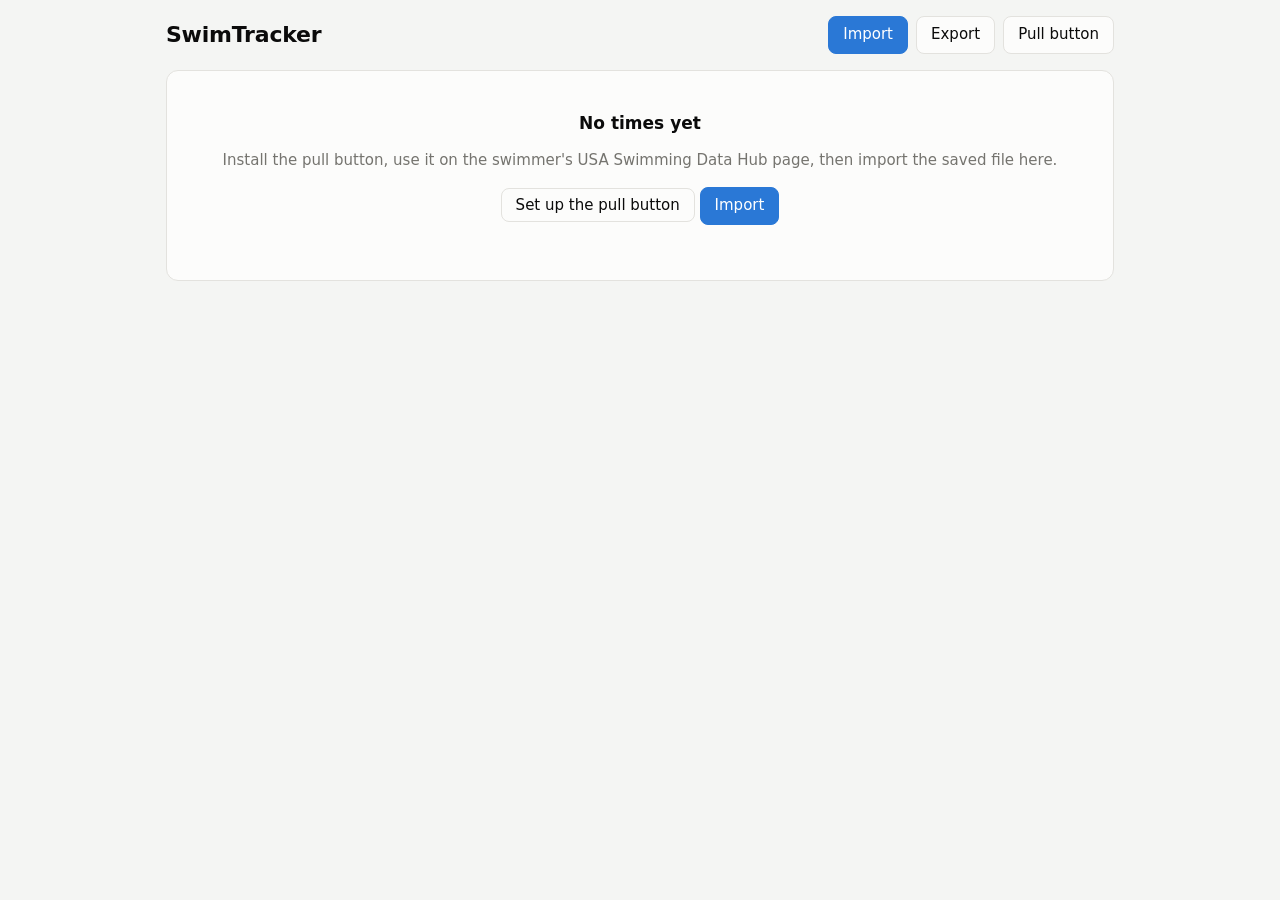
==== commit af381fe1: "Add times dashboard, pace-per-25 stroke view and SwimTopia capture button - index.html: tiles, times" ====
--- a/index.html
+++ b/index.html
@@ -4,63 +4,38 @@
 <meta charset="utf-8">
 <meta name="viewport" content="width=device-width, initial-scale=1">
 <title>SwimTracker</title>
-<style>
-  :root { --bg:#f6f8fa; --fg:#14181d; --muted:#5b6670; --card:#fff; --line:#d8dee4; --accent:#0b5ea8; }
-  @media (prefers-color-scheme: dark) { :root { --bg:#0f1418; --fg:#e7ecf0; --muted:#97a3ad; --card:#172028; --line:#2a3640; --accent:#5aa9ec; } }
-  body { margin:0; background:var(--bg); color:var(--fg); font:16px/1.5 system-ui,-apple-system,sans-serif; }
-  main { max-width:720px; margin:0 auto; padding:20px 16px 48px; }
-  h1 { margin:0 0 4px; font-size:26px; }
-  .sub { color:var(--muted); margin:0 0 20px; }
-  section { background:var(--card); border:1px solid var(--line); border-radius:10px; padding:16px; margin:0 0 16px; }
-  h2 { margin:0 0 8px; font-size:18px; }
-  ol { margin:0; padding-left:22px; } li { margin:4px 0; }
-  #bm { display:inline-block; padding:10px 16px; border-radius:8px; background:var(--accent); color:#fff; text-decoration:none; font-weight:600; }
-  textarea { width:100%; box-sizing:border-box; min-height:90px; font:12px ui-monospace,monospace; background:var(--bg); color:var(--fg); border:1px solid var(--line); border-radius:6px; }
-  button { padding:8px 14px; border-radius:6px; border:1px solid var(--accent); background:var(--accent); color:#fff; font:inherit; }
-  code { font-size:90%; }
-  .muted { color:var(--muted); font-size:14px; }
-</style>
+<link rel="stylesheet" href="css/app.css">
 </head>
 <body>
-<main>
-  <h1>SwimTracker</h1>
-  <p class="sub">Pull a swimmer's times from the USA Swimming Data Hub after each meet.</p>
+<header class="top">
+  <div class="brand">
+    <h1 id="name">SwimTracker</h1>
+    <div id="meta" class="muted"></div>
+  </div>
+  <div class="actions">
+    <button id="importBtn" class="primary">Import</button>
+    <button id="exportBtn">Export</button>
+    <a class="btn" href="install.html">Pull button</a>
+  </div>
+</header>
+<main id="main"></main>
 
-  <section>
-    <h2>1. Install the button (once)</h2>
-    <p><b>On a computer:</b> drag this to your bookmarks bar →
-      <a id="bm" href="javascript:(async%20()%20%3D%3E%20%7B%0Aconst%20VERSION%20%3D%201%3B%0Aconst%20BASE%20%3D%20'%2Fapi%2Ftimes%2Fswims'%3B%0Aconst%20MAX_MEETS%20%3D%2060%3B%0Aconst%20DELAY_MS%20%3D%20300%3B%0Aconst%20m%20%3D%20location.pathname.match(%2F%5C%2Fsearch%5C%2Fathlete%5C%2F(%5B%5E%2F%3F%23%5D%2B)%2F)%3B%0Aif%20(location.hostname%20!%3D%3D%20'data.usaswimming.org'%20%7C%7C%20!m)%20%7B%0Aalert('SwimTracker%3A%20sign%20in%20to%20data.usaswimming.org%20(free%20USA%20Swimming%20account)%2C%20open%20the%20swimmer%5C's%20page%5Cn(Search%20%E2%86%92%20athlete%20%E2%86%92%20his%20name)%2C%20then%20tap%20this%20bookmark%20again.')%3B%0Areturn%3B%0A%7D%0Aconst%20memberId%20%3D%20decodeURIComponent(m%5B1%5D)%3B%0Aconst%20deviceId%20%3D%20localStorage.getItem('deviceId')%3B%0Aif%20(!deviceId)%20%7B%0Aalert('SwimTracker%3A%20the%20page%20has%20not%20finished%20loading.%20Wait%20a%20moment%20and%20tap%20again.')%3B%0Areturn%3B%0A%7D%0Aconst%20box%20%3D%20document.createElement('div')%3B%0Abox.style.cssText%20%3D%20'position%3Afixed%3Binset%3A12px%3Bz-index%3A2147483647%3Bbackground%3A%23fff%3Bcolor%3A%23111%3B'%20%2B%0A'font%3A14px%20system-ui%2Csans-serif%3Bborder%3A2px%20solid%20%230b5ea8%3Bborder-radius%3A10px%3Bpadding%3A14px%3B'%20%2B%0A'display%3Aflex%3Bflex-direction%3Acolumn%3Bgap%3A10px%3Bbox-shadow%3A0%208px%2030px%20rgba(0%2C0%2C0%2C.35)'%3B%0Abox.innerHTML%20%3D%20'%3Cb%20style%3D%22font-size%3A16px%22%3ESwimTracker%20pull%3C%2Fb%3E%3Cdiv%20id%3D%22st-status%22%3EStarting%E2%80%A6%3C%2Fdiv%3E'%3B%0Adocument.body.appendChild(box)%3B%0Aconst%20status%20%3D%20t%20%3D%3E%20%7B%20box.querySelector('%23st-status').textContent%20%3D%20t%3B%20%7D%3B%0Aconst%20sleep%20%3D%20ms%20%3D%3E%20new%20Promise(r%20%3D%3E%20setTimeout(r%2C%20ms))%3B%0Aconst%20get%20%3D%20async%20path%20%3D%3E%20%7B%0Aconst%20res%20%3D%20await%20fetch(BASE%20%2B%20path%2C%20%7B%20headers%3A%20%7B%20'Device-Id'%3A%20deviceId%2C%20'X-CSRF'%3A%20'1'%20%7D%2C%20credentials%3A%20'include'%20%7D)%3B%0Aif%20(!res.ok)%20throw%20new%20Error(res.status%20%2B%20'%20'%20%2B%20res.statusText%20%2B%20'%20on%20'%20%2B%20path)%3B%0Aconst%20text%20%3D%20await%20res.text()%3B%0Atry%20%7B%20return%20JSON.parse(text)%3B%20%7D%20catch%20%7B%20return%20text%3B%20%7D%0A%7D%3B%0Aconst%20errors%20%3D%20%5B%5D%3B%0Aconst%20tryGet%20%3D%20async%20(label%2C%20path)%20%3D%3E%20%7B%0Astatus('Reading%20'%20%2B%20label%20%2B%20'%E2%80%A6')%3B%0Atry%20%7B%20return%20await%20get(path)%3B%20%7D%20catch%20(e)%20%7B%20errors.push(label%20%2B%20'%3A%20'%20%2B%20e.message)%3B%20return%20null%3B%20%7D%0A%7D%3B%0Aconst%20out%20%3D%20%7B%20kind%3A%20'swimtracker-pull'%2C%20version%3A%20VERSION%2C%20source%3A%20'data.usaswimming.org'%2C%0ApulledAt%3A%20new%20Date().toISOString()%2C%20memberId%2C%20pageUrl%3A%20location.href%20%7D%3B%0Aout.member%20%3D%20await%20tryGet('swimmer'%2C%20'%2FTimesSearch%2FGetMember%2F'%20%2B%20encodeURIComponent(memberId))%3B%0Aout.bestTimes%20%3D%20await%20tryGet('best%20times'%2C%20'%2FTimesSearch%2FGetBestTimesForMember%2F'%20%2B%20encodeURIComponent(memberId))%3B%0Aout.meets%20%3D%20await%20tryGet('meets'%2C%20'%2FTimesSearch%2FGetSwimmerMeets%2F'%20%2B%20encodeURIComponent(memberId))%3B%0Aconst%20list%20%3D%20Array.isArray(out.meets)%20%3F%20out.meets%0A%3A%20(out.meets%20%26%26%20typeof%20out.meets%20%3D%3D%3D%20'object'%20%26%26%20Object.values(out.meets).find(Array.isArray))%20%7C%7C%20%5B%5D%3B%0Aconst%20meetIdOf%20%3D%20it%20%3D%3E%20%7B%0Aif%20(!it%20%7C%7C%20typeof%20it%20!%3D%3D%20'object')%20return%20null%3B%0Aconst%20k%20%3D%20Object.keys(it).find(k%20%3D%3E%20%2F%5Emeet_%3Fid%24%2Fi.test(k))%20%7C%7C%20Object.keys(it).find(k%20%3D%3E%20%2Fmeet.*id%24%2Fi.test(k))%3B%0Areturn%20k%20%3F%20it%5Bk%5D%20%3A%20null%3B%0A%7D%3B%0Aconst%20ids%20%3D%20%5B...new%20Set(list.map(meetIdOf).filter(v%20%3D%3E%20v%20!%3D%3D%20null%20%26%26%20v%20!%3D%3D%20undefined))%5D.slice(0%2C%20MAX_MEETS)%3B%0Aout.meetTimes%20%3D%20%7B%7D%3B%0Afor%20(let%20i%20%3D%200%3B%20i%20%3C%20ids.length%3B%20i%2B%2B)%20%7B%0Aawait%20sleep(DELAY_MS)%3B%0Aout.meetTimes%5Bids%5Bi%5D%5D%20%3D%20await%20tryGet('meet%20'%20%2B%20(i%20%2B%201)%20%2B%20'%20of%20'%20%2B%20ids.length%2C%0A'%2FTimesSearch%2FGetSwimmerMeetTimes%2F'%20%2B%20encodeURIComponent(memberId)%20%2B%20'%2F'%20%2B%20encodeURIComponent(ids%5Bi%5D))%3B%0A%7D%0Aif%20(list.length%20%26%26%20!ids.length)%20errors.push('meets%3A%20could%20not%20find%20a%20meet%20id%20field%20in%20'%20%2B%20JSON.stringify(Object.keys(list%5B0%5D%20%7C%7C%20%7B%7D)))%3B%0Aout.errors%20%3D%20errors%3B%0Aconst%20json%20%3D%20JSON.stringify(out%2C%20null%2C%201)%3B%0Aconst%20name%20%3D%20'swimtracker-'%20%2B%20memberId.replace(%2F%5B%5EA-Za-z0-9_-%5D%2Fg%2C%20'')%20%2B%20'-'%20%2B%20out.pulledAt.slice(0%2C%2010)%20%2B%20'.json'%3B%0Astatus((errors.length%20%3F%20'Done%20with%20'%20%2B%20errors.length%20%2B%20'%20problem(s).%20'%20%3A%20'Done.%20')%20%2B%0Aids.length%20%2B%20'%20meet(s)%2C%20'%20%2B%20(json.length%20%2F%201024).toFixed(0)%20%2B%20'%20KB.%20Save%20the%20file%2C%20then%20import%20it%20into%20SwimTracker.')%3B%0Aconst%20row%20%3D%20document.createElement('div')%3B%0Arow.style.cssText%20%3D%20'display%3Aflex%3Bgap%3A8px%3Bflex-wrap%3Awrap'%3B%0Aconst%20btn%20%3D%20(label%2C%20fn)%20%3D%3E%20%7B%0Aconst%20b%20%3D%20document.createElement('button')%3B%0Ab.textContent%20%3D%20label%3B%0Ab.style.cssText%20%3D%20'padding%3A8px%2012px%3Bborder-radius%3A6px%3Bborder%3A1px%20solid%20%230b5ea8%3Bbackground%3A%230b5ea8%3Bcolor%3A%23fff%3Bfont%3Ainherit'%3B%0Ab.onclick%20%3D%20fn%3B%20row.appendChild(b)%3B%20return%20b%3B%0A%7D%3B%0Abtn('Save%20file'%2C%20()%20%3D%3E%20%7B%0Aconst%20a%20%3D%20document.createElement('a')%3B%0Aa.href%20%3D%20URL.createObjectURL(new%20Blob(%5Bjson%5D%2C%20%7B%20type%3A%20'application%2Fjson'%20%7D))%3B%0Aa.download%20%3D%20name%3B%20document.body.appendChild(a)%3B%20a.click()%3B%20a.remove()%3B%0A%7D)%3B%0Aconst%20copyBtn%20%3D%20btn('Copy'%2C%20async%20()%20%3D%3E%20%7B%0Atry%20%7B%20await%20navigator.clipboard.writeText(json)%3B%20copyBtn.textContent%20%3D%20'Copied'%3B%20%7D%0Acatch%20%7B%20ta.select()%3B%20document.execCommand('copy')%3B%20copyBtn.textContent%20%3D%20'Copied'%3B%20%7D%0A%7D)%3B%0Abtn('Close'%2C%20()%20%3D%3E%20box.remove())%3B%0Abox.appendChild(row)%3B%0Aif%20(errors.length)%20%7B%0Aconst%20e%20%3D%20document.createElement('pre')%3B%0Ae.style.cssText%20%3D%20'margin%3A0%3Bcolor%3A%23a00%3Bwhite-space%3Apre-wrap%3Bfont-size%3A12px'%3B%0Ae.textContent%20%3D%20errors.join('%5Cn')%3B%20box.appendChild(e)%3B%0A%7D%0Aconst%20ta%20%3D%20document.createElement('textarea')%3B%0Ata.value%20%3D%20json%3B%20ta.readOnly%20%3D%20true%3B%0Ata.style.cssText%20%3D%20'flex%3A1%3Bmin-height%3A120px%3Bfont%3A11px%20ui-monospace%2Cmonospace'%3B%0Abox.appendChild(ta)%3B%0A%7D)()%3B">SwimTracker pull</a></p>
-    <p><b>On iPhone (Safari):</b></p>
-    <ol>
-      <li>Tap <b>Copy code</b> below.</li>
-      <li>Bookmark any page (Share → Add Bookmark), name it <i>SwimTracker pull</i>.</li>
-      <li>Open Bookmarks → Edit → tap the new bookmark, replace its address with the copied code, Done.</li>
-    </ol>
-    <p><button id="copy">Copy code</button> <span id="copied" class="muted"></span></p>
-    <textarea id="bmcode" readonly>javascript:(async%20()%20%3D%3E%20%7B%0Aconst%20VERSION%20%3D%201%3B%0Aconst%20BASE%20%3D%20'%2Fapi%2Ftimes%2Fswims'%3B%0Aconst%20MAX_MEETS%20%3D%2060%3B%0Aconst%20DELAY_MS%20%3D%20300%3B%0Aconst%20m%20%3D%20location.pathname.match(%2F%5C%2Fsearch%5C%2Fathlete%5C%2F(%5B%5E%2F%3F%23%5D%2B)%2F)%3B%0Aif%20(location.hostname%20!%3D%3D%20'data.usaswimming.org'%20%7C%7C%20!m)%20%7B%0Aalert('SwimTracker%3A%20sign%20in%20to%20data.usaswimming.org%20(free%20USA%20Swimming%20account)%2C%20open%20the%20swimmer%5C's%20page%5Cn(Search%20%E2%86%92%20athlete%20%E2%86%92%20his%20name)%2C%20then%20tap%20this%20bookmark%20again.')%3B%0Areturn%3B%0A%7D%0Aconst%20memberId%20%3D%20decodeURIComponent(m%5B1%5D)%3B%0Aconst%20deviceId%20%3D%20localStorage.getItem('deviceId')%3B%0Aif%20(!deviceId)%20%7B%0Aalert('SwimTracker%3A%20the%20page%20has%20not%20finished%20loading.%20Wait%20a%20moment%20and%20tap%20again.')%3B%0Areturn%3B%0A%7D%0Aconst%20box%20%3D%20document.createElement('div')%3B%0Abox.style.cssText%20%3D%20'position%3Afixed%3Binset%3A12px%3Bz-index%3A2147483647%3Bbackground%3A%23fff%3Bcolor%3A%23111%3B'%20%2B%0A'font%3A14px%20system-ui%2Csans-serif%3Bborder%3A2px%20solid%20%230b5ea8%3Bborder-radius%3A10px%3Bpadding%3A14px%3B'%20%2B%0A'display%3Aflex%3Bflex-direction%3Acolumn%3Bgap%3A10px%3Bbox-shadow%3A0%208px%2030px%20rgba(0%2C0%2C0%2C.35)'%3B%0Abox.innerHTML%20%3D%20'%3Cb%20style%3D%22font-size%3A16px%22%3ESwimTracker%20pull%3C%2Fb%3E%3Cdiv%20id%3D%22st-status%22%3EStarting%E2%80%A6%3C%2Fdiv%3E'%3B%0Adocument.body.appendChild(box)%3B%0Aconst%20status%20%3D%20t%20%3D%3E%20%7B%20box.querySelector('%23st-status').textContent%20%3D%20t%3B%20%7D%3B%0Aconst%20sleep%20%3D%20ms%20%3D%3E%20new%20Promise(r%20%3D%3E%20setTimeout(r%2C%20ms))%3B%0Aconst%20get%20%3D%20async%20path%20%3D%3E%20%7B%0Aconst%20res%20%3D%20await%20fetch(BASE%20%2B%20path%2C%20%7B%20headers%3A%20%7B%20'Device-Id'%3A%20deviceId%2C%20'X-CSRF'%3A%20'1'%20%7D%2C%20credentials%3A%20'include'%20%7D)%3B%0Aif%20(!res.ok)%20throw%20new%20Error(res.status%20%2B%20'%20'%20%2B%20res.statusText%20%2B%20'%20on%20'%20%2B%20path)%3B%0Aconst%20text%20%3D%20await%20res.text()%3B%0Atry%20%7B%20return%20JSON.parse(text)%3B%20%7D%20catch%20%7B%20return%20text%3B%20%7D%0A%7D%3B%0Aconst%20errors%20%3D%20%5B%5D%3B%0Aconst%20tryGet%20%3D%20async%20(label%2C%20path)%20%3D%3E%20%7B%0Astatus('Reading%20'%20%2B%20label%20%2B%20'%E2%80%A6')%3B%0Atry%20%7B%20return%20await%20get(path)%3B%20%7D%20catch%20(e)%20%7B%20errors.push(label%20%2B%20'%3A%20'%20%2B%20e.message)%3B%20return%20null%3B%20%7D%0A%7D%3B%0Aconst%20out%20%3D%20%7B%20kind%3A%20'swimtracker-pull'%2C%20version%3A%20VERSION%2C%20source%3A%20'data.usaswimming.org'%2C%0ApulledAt%3A%20new%20Date().toISOString()%2C%20memberId%2C%20pageUrl%3A%20location.href%20%7D%3B%0Aout.member%20%3D%20await%20tryGet('swimmer'%2C%20'%2FTimesSearch%2FGetMember%2F'%20%2B%20encodeURIComponent(memberId))%3B%0Aout.bestTimes%20%3D%20await%20tryGet('best%20times'%2C%20'%2FTimesSearch%2FGetBestTimesForMember%2F'%20%2B%20encodeURIComponent(memberId))%3B%0Aout.meets%20%3D%20await%20tryGet('meets'%2C%20'%2FTimesSearch%2FGetSwimmerMeets%2F'%20%2B%20encodeURIComponent(memberId))%3B%0Aconst%20list%20%3D%20Array.isArray(out.meets)%20%3F%20out.meets%0A%3A%20(out.meets%20%26%26%20typeof%20out.meets%20%3D%3D%3D%20'object'%20%26%26%20Object.values(out.meets).find(Array.isArray))%20%7C%7C%20%5B%5D%3B%0Aconst%20meetIdOf%20%3D%20it%20%3D%3E%20%7B%0Aif%20(!it%20%7C%7C%20typeof%20it%20!%3D%3D%20'object')%20return%20null%3B%0Aconst%20k%20%3D%20Object.keys(it).find(k%20%3D%3E%20%2F%5Emeet_%3Fid%24%2Fi.test(k))%20%7C%7C%20Object.keys(it).find(k%20%3D%3E%20%2Fmeet.*id%24%2Fi.test(k))%3B%0Areturn%20k%20%3F%20it%5Bk%5D%20%3A%20null%3B%0A%7D%3B%0Aconst%20ids%20%3D%20%5B...new%20Set(list.map(meetIdOf).filter(v%20%3D%3E%20v%20!%3D%3D%20null%20%26%26%20v%20!%3D%3D%20undefined))%5D.slice(0%2C%20MAX_MEETS)%3B%0Aout.meetTimes%20%3D%20%7B%7D%3B%0Afor%20(let%20i%20%3D%200%3B%20i%20%3C%20ids.length%3B%20i%2B%2B)%20%7B%0Aawait%20sleep(DELAY_MS)%3B%0Aout.meetTimes%5Bids%5Bi%5D%5D%20%3D%20await%20tryGet('meet%20'%20%2B%20(i%20%2B%201)%20%2B%20'%20of%20'%20%2B%20ids.length%2C%0A'%2FTimesSearch%2FGetSwimmerMeetTimes%2F'%20%2B%20encodeURIComponent(memberId)%20%2B%20'%2F'%20%2B%20encodeURIComponent(ids%5Bi%5D))%3B%0A%7D%0Aif%20(list.length%20%26%26%20!ids.length)%20errors.push('meets%3A%20could%20not%20find%20a%20meet%20id%20field%20in%20'%20%2B%20JSON.stringify(Object.keys(list%5B0%5D%20%7C%7C%20%7B%7D)))%3B%0Aout.errors%20%3D%20errors%3B%0Aconst%20json%20%3D%20JSON.stringify(out%2C%20null%2C%201)%3B%0Aconst%20name%20%3D%20'swimtracker-'%20%2B%20memberId.replace(%2F%5B%5EA-Za-z0-9_-%5D%2Fg%2C%20'')%20%2B%20'-'%20%2B%20out.pulledAt.slice(0%2C%2010)%20%2B%20'.json'%3B%0Astatus((errors.length%20%3F%20'Done%20with%20'%20%2B%20errors.length%20%2B%20'%20problem(s).%20'%20%3A%20'Done.%20')%20%2B%0Aids.length%20%2B%20'%20meet(s)%2C%20'%20%2B%20(json.length%20%2F%201024).toFixed(0)%20%2B%20'%20KB.%20Save%20the%20file%2C%20then%20import%20it%20into%20SwimTracker.')%3B%0Aconst%20row%20%3D%20document.createElement('div')%3B%0Arow.style.cssText%20%3D%20'display%3Aflex%3Bgap%3A8px%3Bflex-wrap%3Awrap'%3B%0Aconst%20btn%20%3D%20(label%2C%20fn)%20%3D%3E%20%7B%0Aconst%20b%20%3D%20document.createElement('button')%3B%0Ab.textContent%20%3D%20label%3B%0Ab.style.cssText%20%3D%20'padding%3A8px%2012px%3Bborder-radius%3A6px%3Bborder%3A1px%20solid%20%230b5ea8%3Bbackground%3A%230b5ea8%3Bcolor%3A%23fff%3Bfont%3Ainherit'%3B%0Ab.onclick%20%3D%20fn%3B%20row.appendChild(b)%3B%20return%20b%3B%0A%7D%3B%0Abtn('Save%20file'%2C%20()%20%3D%3E%20%7B%0Aconst%20a%20%3D%20document.createElement('a')%3B%0Aa.href%20%3D%20URL.createObjectURL(new%20Blob(%5Bjson%5D%2C%20%7B%20type%3A%20'application%2Fjson'%20%7D))%3B%0Aa.download%20%3D%20name%3B%20document.body.appendChild(a)%3B%20a.click()%3B%20a.remove()%3B%0A%7D)%3B%0Aconst%20copyBtn%20%3D%20btn('Copy'%2C%20async%20()%20%3D%3E%20%7B%0Atry%20%7B%20await%20navigator.clipboard.writeText(json)%3B%20copyBtn.textContent%20%3D%20'Copied'%3B%20%7D%0Acatch%20%7B%20ta.select()%3B%20document.execCommand('copy')%3B%20copyBtn.textContent%20%3D%20'Copied'%3B%20%7D%0A%7D)%3B%0Abtn('Close'%2C%20()%20%3D%3E%20box.remove())%3B%0Abox.appendChild(row)%3B%0Aif%20(errors.length)%20%7B%0Aconst%20e%20%3D%20document.createElement('pre')%3B%0Ae.style.cssText%20%3D%20'margin%3A0%3Bcolor%3A%23a00%3Bwhite-space%3Apre-wrap%3Bfont-size%3A12px'%3B%0Ae.textContent%20%3D%20errors.join('%5Cn')%3B%20box.appendChild(e)%3B%0A%7D%0Aconst%20ta%20%3D%20document.createElement('textarea')%3B%0Ata.value%20%3D%20json%3B%20ta.readOnly%20%3D%20true%3B%0Ata.style.cssText%20%3D%20'flex%3A1%3Bmin-height%3A120px%3Bfont%3A11px%20ui-monospace%2Cmonospace'%3B%0Abox.appendChild(ta)%3B%0A%7D)()%3B</textarea>
-  </section>
+<dialog id="importDlg">
+  <form method="dialog" class="dlg">
+    <h2>Import a pull</h2>
+    <p class="muted">Pick the file the SwimTracker pull button saved, or paste what it copied. Importing again is safe: swims already here are skipped.</p>
+    <input type="file" id="file" accept=".json,application/json" multiple>
+    <textarea id="paste" placeholder="…or paste here"></textarea>
+    <div id="importMsg" class="msg" role="status"></div>
+    <div class="row">
+      <button value="cancel" formnovalidate>Close</button>
+      <button id="doImport" class="primary" value="default">Import</button>
+    </div>
+  </form>
+</dialog>
 
-  <section>
-    <h2>2. After a meet</h2>
-    <ol>
-      <li>Open the <a href="https://data.usaswimming.org/datahub/usas/individualsearch">USA Swimming Data Hub</a>, sign in with your USA Swimming account (free; athlete search needs a login), and open the swimmer's page.</li>
-      <li>Tap the <b>SwimTracker pull</b> bookmark (iPhone: type "SwimTracker" in the address bar and pick the bookmark).</li>
-      <li>When it says Done, tap <b>Save file</b>.</li>
-    </ol>
-    <p class="muted">It runs in your own browser, reads only that swimmer's times, and pauses between requests.</p>
-  </section>
-
-  <section>
-    <h2>3. Import</h2>
-    <p class="muted">Coming next: the dashboard (PRs, progression, time standards). For now, send the saved file to Claude so the importer can be fitted to the real data.</p>
-  </section>
-</main>
-<script>
-  document.getElementById('copy').onclick = async () => {
-    const ta = document.getElementById('bmcode');
-    try { await navigator.clipboard.writeText(ta.value); } catch { ta.select(); document.execCommand('copy'); }
-    document.getElementById('copied').textContent = 'Copied';
-  };
-</script>
+<div id="tip" class="tip" role="tooltip" hidden></div>
+<script src="js/store.js"></script>
+<script src="js/app.js"></script>
 </body>
 </html>
--- a/css/app.css
+++ b/css/app.css
@@ -0,0 +1,104 @@
+:root {
+  color-scheme: light;
+  --bg: #f4f5f3; --surface: #fcfcfb; --line: #e3e2de; --grid: #ecebe7;
+  --text: #0b0b0b; --text-2: #52514e; --muted: #75746f;
+  --series: #2a78d6; --s1: #2a78d6; --s2: #eb6834; --s3: #1baf7a; --accent: #2a78d6; --accent-ink: #fff;
+  --pb-bg: #e3eefb; --pb-ink: #164f94;
+}
+@media (prefers-color-scheme: dark) {
+  :root:not([data-theme="light"]) {
+    color-scheme: dark;
+    --bg: #111110; --surface: #1a1a19; --line: #2c2c2a; --grid: #262624;
+    --text: #f0efec; --text-2: #c3c2b7; --muted: #9a998f;
+    --series: #3987e5; --s1: #3987e5; --s2: #d95926; --s3: #199e70; --accent: #3987e5; --accent-ink: #fff;
+    --pb-bg: #1d3352; --pb-ink: #cfe2fa;
+  }
+}
+:root[data-theme="dark"] {
+  color-scheme: dark;
+  --bg: #111110; --surface: #1a1a19; --line: #2c2c2a; --grid: #262624;
+  --text: #f0efec; --text-2: #c3c2b7; --muted: #9a998f;
+  --series: #3987e5; --s1: #3987e5; --s2: #d95926; --s3: #199e70; --accent: #3987e5; --accent-ink: #fff;
+  --pb-bg: #1d3352; --pb-ink: #cfe2fa;
+}
+
+* { box-sizing: border-box; }
+body { margin: 0; background: var(--bg); color: var(--text); font: 15px/1.45 system-ui, -apple-system, "Segoe UI", sans-serif; }
+.muted { color: var(--muted); }
+h1 { margin: 0; font-size: 22px; letter-spacing: -.01em; }
+h2 { margin: 0 0 10px; font-size: 17px; }
+.top { display: flex; flex-wrap: wrap; gap: 12px; align-items: center; justify-content: space-between;
+  padding: 16px; max-width: 980px; margin: 0 auto; }
+.actions { display: flex; gap: 8px; flex-wrap: wrap; }
+button, .btn { font: inherit; padding: 7px 14px; border-radius: 8px; border: 1px solid var(--line);
+  background: var(--surface); color: var(--text); text-decoration: none; cursor: pointer; }
+button.primary { background: var(--accent); border-color: var(--accent); color: var(--accent-ink); }
+main { max-width: 980px; margin: 0 auto; padding: 0 16px 48px; }
+.card { background: var(--surface); border: 1px solid var(--line); border-radius: 12px; padding: 16px; margin: 0 0 16px; }
+
+.tiles { display: grid; grid-template-columns: repeat(auto-fit, minmax(140px, 1fr)); gap: 12px; margin: 0 0 16px; }
+.tile { background: var(--surface); border: 1px solid var(--line); border-radius: 12px; padding: 12px 14px; }
+.tile .label { color: var(--text-2); font-size: 13px; }
+.tile .value { font-size: 24px; font-weight: 600; font-variant-numeric: tabular-nums; }
+.tile .sub { color: var(--muted); font-size: 13px; }
+
+table { width: 100%; border-collapse: collapse; font-variant-numeric: tabular-nums; }
+th { text-align: left; font-weight: 600; color: var(--text-2); font-size: 13px; padding: 6px 8px; border-bottom: 1px solid var(--line); }
+td { padding: 8px; border-bottom: 1px solid var(--grid); vertical-align: top; }
+td.num, th.num { text-align: right; }
+tr.pick { cursor: pointer; }
+tr.pick:hover td, tr.pick.on td { background: var(--pb-bg); }
+.scroll { overflow-x: auto; }
+.pb { display: inline-block; font-size: 11px; font-weight: 700; padding: 1px 6px; border-radius: 999px;
+  background: var(--pb-bg); color: var(--pb-ink); margin-left: 6px; vertical-align: 1px; }
+.small { font-size: 13px; }
+
+.chips { display: flex; flex-wrap: wrap; gap: 6px; margin: 0 0 12px; }
+.chip { padding: 5px 10px; border-radius: 999px; font-size: 13px; }
+.chip.on { background: var(--accent); border-color: var(--accent); color: var(--accent-ink); }
+.chart { position: relative; width: 100%; touch-action: pan-y; }
+.chart svg[role=img] { display: block; width: 100%; height: auto; overflow: visible; }
+.legend svg { width: 14px; height: 14px; flex: none; }
+.chart text { font: 12px system-ui, sans-serif; fill: var(--muted); }
+.chart .lbl { fill: var(--text); font-weight: 600; }
+.tip { position: fixed; z-index: 10; pointer-events: none; background: var(--surface); color: var(--text);
+  border: 1px solid var(--line); border-radius: 8px; padding: 8px 10px; font-size: 13px;
+  box-shadow: 0 4px 16px rgba(0,0,0,.15); max-width: 240px; }
+.tip b { font-size: 15px; }
+
+.meet { border-top: 1px solid var(--line); padding: 12px 0 4px; }
+.meet:first-of-type { border-top: 0; padding-top: 0; }
+.meet h3 { margin: 0; font-size: 15px; }
+
+dialog { border: 1px solid var(--line); border-radius: 12px; background: var(--surface); color: var(--text);
+  width: min(520px, calc(100vw - 32px)); padding: 0; }
+dialog::backdrop { background: rgba(0,0,0,.4); }
+.dlg { display: flex; flex-direction: column; gap: 10px; padding: 16px; }
+.dlg h2 { margin: 0; }
+.dlg p { margin: 0; }
+.dlg textarea { min-height: 90px; font: 12px ui-monospace, monospace; background: var(--bg); color: var(--text);
+  border: 1px solid var(--line); border-radius: 8px; padding: 8px; }
+.row { display: flex; gap: 8px; justify-content: flex-end; }
+.msg { font-size: 14px; white-space: pre-wrap; }
+.empty { text-align: center; padding: 40px 16px; }
+
+.cardhead { display: flex; flex-wrap: wrap; gap: 8px 16px; align-items: baseline; justify-content: space-between; }
+.cardhead h2 { margin: 0 0 10px; }
+.seg { margin: 0 0 10px; }
+.legend { display: flex; flex-wrap: wrap; gap: 6px 16px; font-size: 13px; color: var(--text-2); margin: 0 0 6px; }
+.legend span { display: inline-flex; align-items: center; gap: 4px; }
+
+details.hist { margin-top: 10px; }
+details summary { cursor: pointer; color: var(--text-2); font-size: 14px; }
+details.meet summary { list-style: none; color: var(--text); }
+details.meet summary::-webkit-details-marker { display: none; }
+details.meet summary h3::before { content: '▸ '; color: var(--muted); }
+details.meet[open] summary h3::before { content: '▾ '; }
+details.meet h3 { display: inline; }
+@media (max-width: 560px) {
+  .wide { display: none; }
+  .top { padding: 12px 16px; }
+  .tile .value { font-size: 20px; }
+  td, th { padding: 6px 4px; }
+  .chip { padding: 4px 9px; }
+}
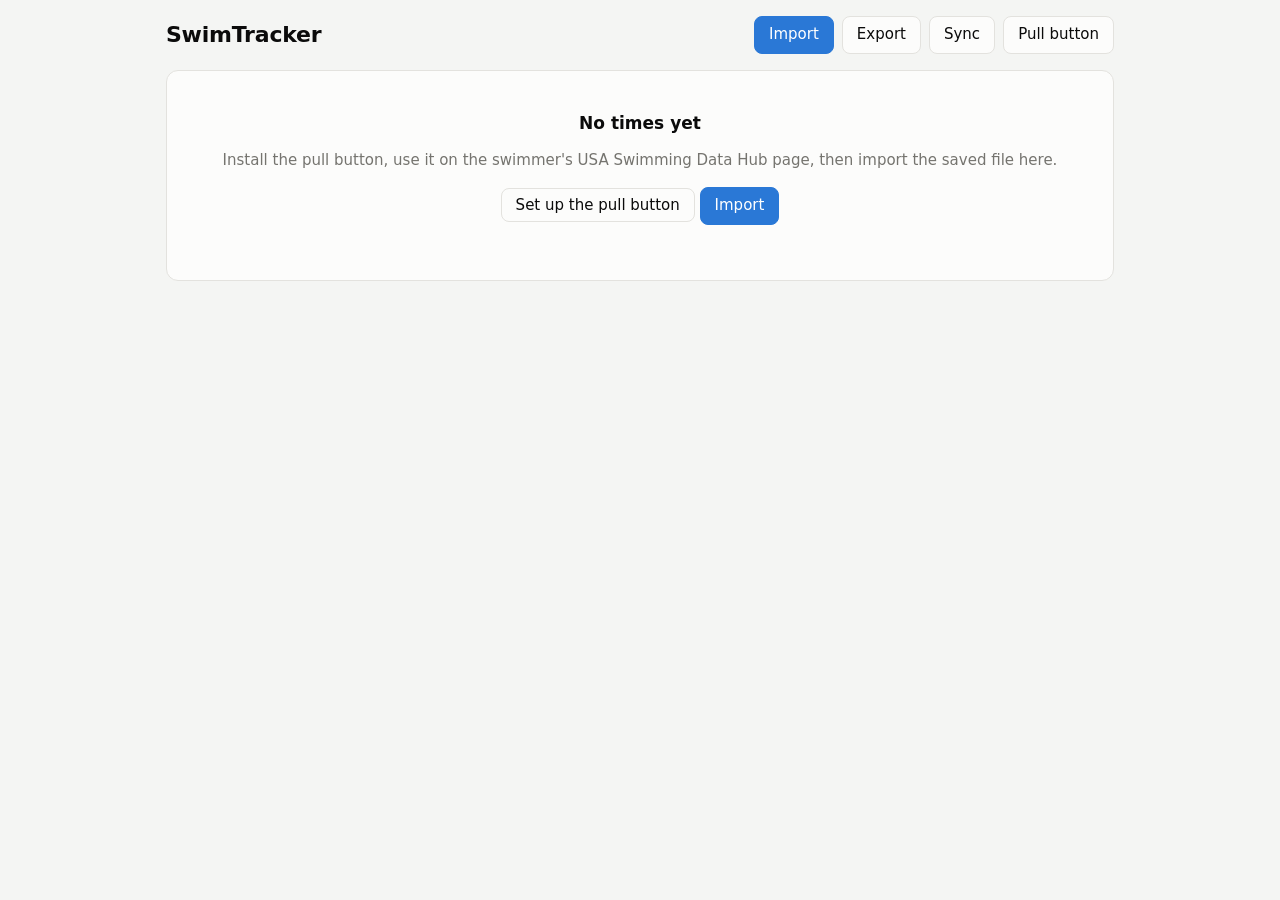
==== commit 7ef0b9ac: "Sync the times through a private GitHub repo with fine-grained tokens Sync dialog stores owner/repo/" ====
--- a/index.html
+++ b/index.html
@@ -11,10 +11,12 @@
   <div class="brand">
     <h1 id="name">SwimTracker</h1>
     <div id="meta" class="muted"></div>
+    <div id="syncStatus" class="muted small" role="status"></div>
   </div>
   <div class="actions">
     <button id="importBtn" class="primary">Import</button>
     <button id="exportBtn">Export</button>
+    <button id="syncBtn">Sync</button>
     <a class="btn" href="install.html">Pull button</a>
   </div>
 </header>
@@ -34,8 +36,25 @@
   </form>
 </dialog>
 
+<dialog id="syncDlg">
+  <form method="dialog" class="dlg" autocomplete="off">
+    <h2>Sync with GitHub</h2>
+    <p class="muted">Keeps the times in one file in a private GitHub repository, so every device and family member with a token sees the same data. The token is saved only in this browser.</p>
+    <label>Owner <input id="syOwner" required></label>
+    <label>Repository <input id="syRepo" required></label>
+    <label>Token <input id="syToken" type="password" placeholder="github_pat_…"></label>
+    <div id="syncMsg" class="msg" role="status"></div>
+    <div class="row">
+      <button id="syOff" type="button">Turn off sync</button>
+      <button value="cancel" formnovalidate>Close</button>
+      <button id="sySave" class="primary" type="button">Save and connect</button>
+    </div>
+  </form>
+</dialog>
+
 <div id="tip" class="tip" role="tooltip" hidden></div>
 <script src="js/store.js"></script>
+<script src="js/sync.js"></script>
 <script src="js/app.js"></script>
 </body>
 </html>
--- a/css/app.css
+++ b/css/app.css
@@ -102,3 +102,8 @@
   td, th { padding: 6px 4px; }
   .chip { padding: 4px 9px; }
 }
+
+.dlg label { display: flex; flex-direction: column; gap: 4px; font-size: 14px; color: var(--text-2); }
+.dlg input:not([type=file]) { font: inherit; padding: 8px; border-radius: 8px; border: 1px solid var(--line); background: var(--bg); color: var(--text); }
+#syncStatus.err { color: #c23b3b; }
+@media (prefers-color-scheme: dark) { :root:not([data-theme="light"]) #syncStatus.err { color: #f08080; } }
